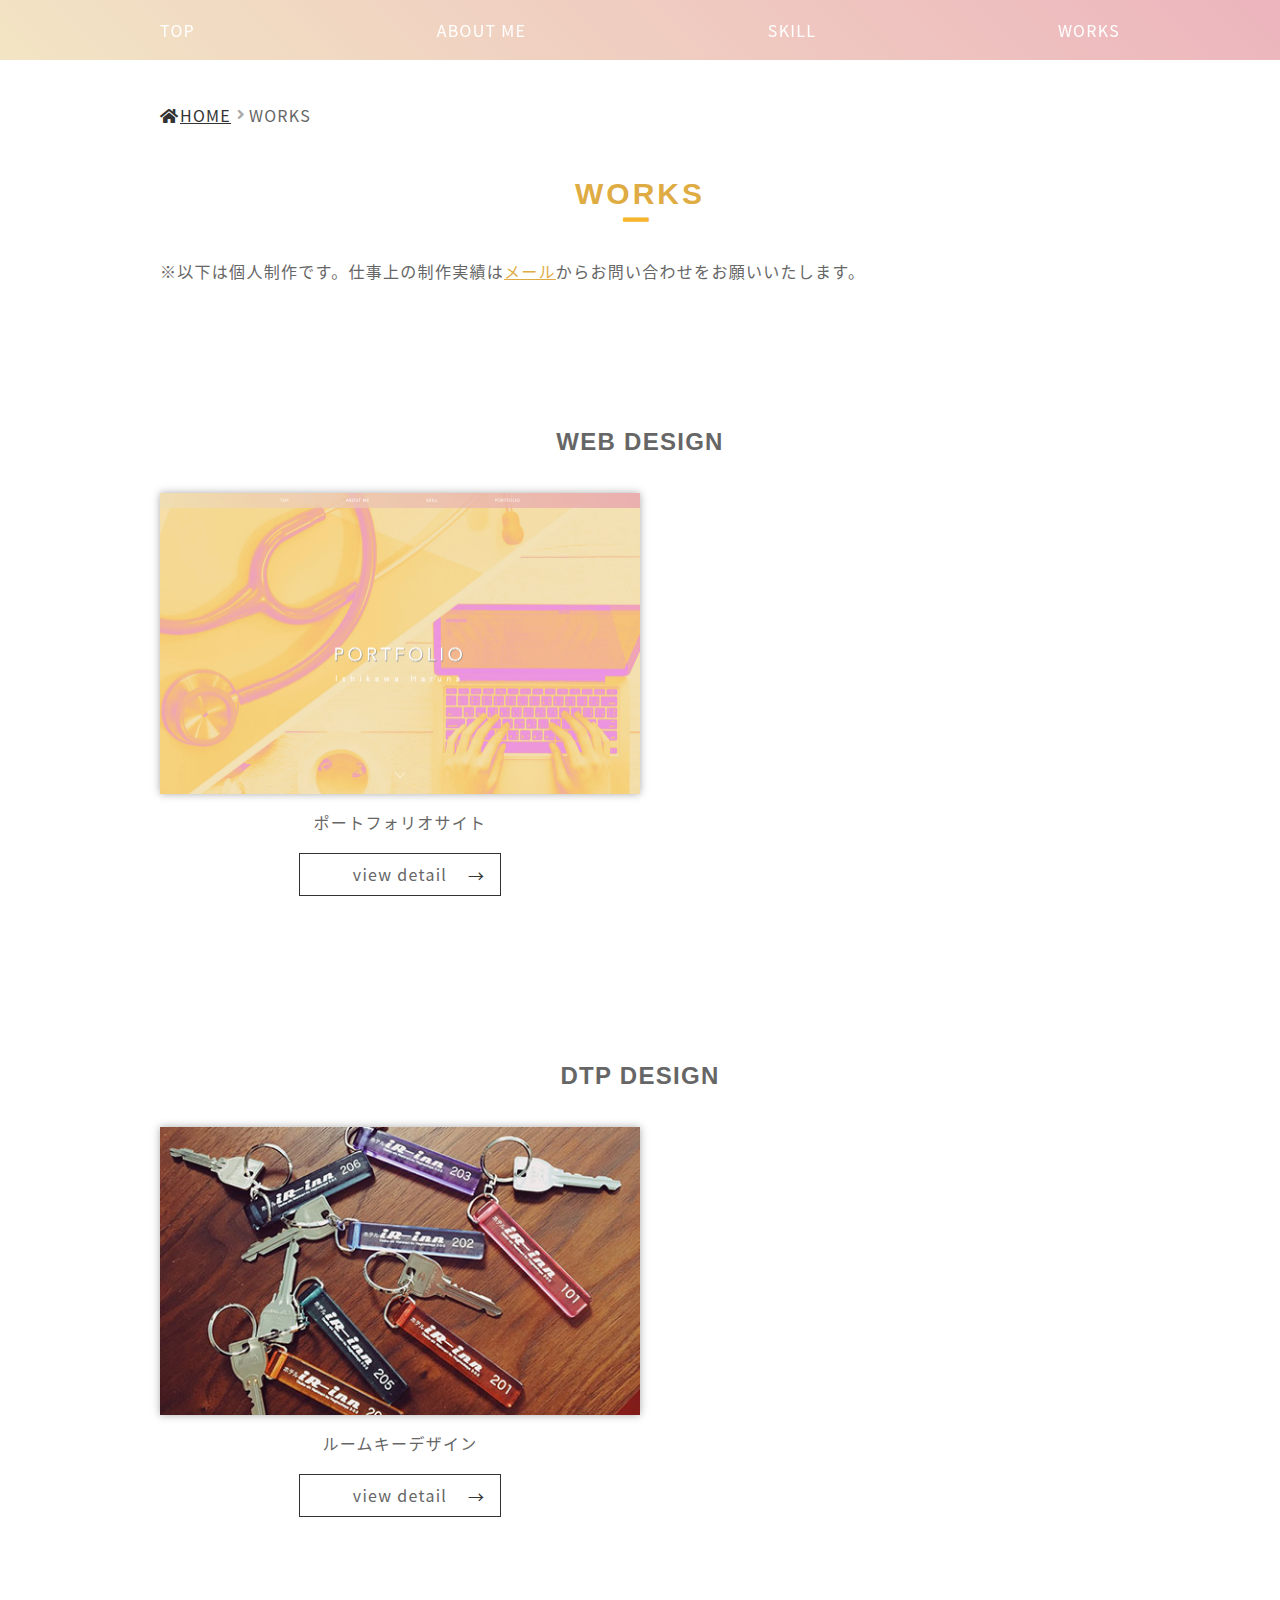
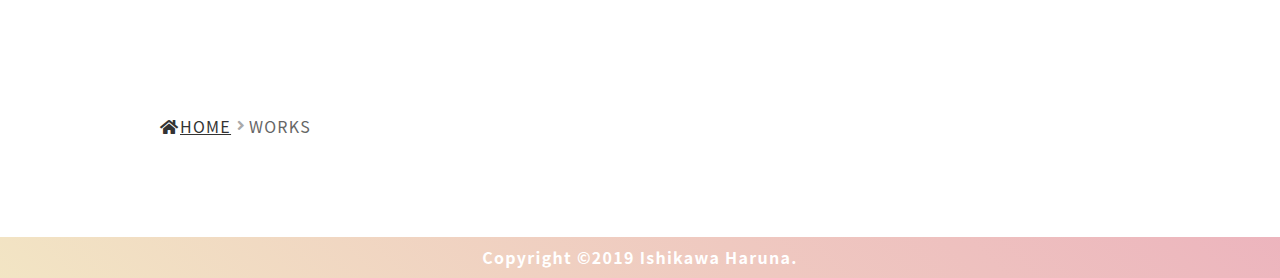
==== works/index.html @ 97739c93 "階層、ソース調整" ====
<!DOCTYPE html>
<html lang="ja">

<head>
    <meta charset="UTF-8">
    <!--/viewport-->
    <meta name="viewport" content="width=device-width, initial-scale=1.0">
    <!--viewport/-->
    <!-- IEで最新バージョンの標準モードで表示させる/CSSなどの読み込み前 -->
    <meta http-equiv="X-UA-Compatible" content="ie=edge">
    <meta name="discription" content="制作物・ポートフォリオページです。">
    <meta name="robots" content="noindex,nofollow">
    <!--/CSS-->
    <link rel="stylesheet" href="../assets/css/reset.css">
    <link rel="stylesheet" href="../assets/css/style.css">
		<link rel="stylesheet" href="../assets/css/mobile.css">
		<!--CSS/-->
		<!--/fontawesome-->
    <link rel="stylesheet" href="https://use.fontawesome.com/releases/v5.6.1/css/all.css">
		<!--fontawesome/-->
    <!--/js-->
    <script src="https://code.jquery.com/jquery-3.4.1.slim.min.js"
        integrity="sha256-pasqAKBDmFT4eHoN2ndd6lN370kFiGUFyTiUHWhU7k8=" crossorigin="anonymous"></script>
    <!--js/-->
    <!--/タイトル・説明はページごとに変更-->
    <title>WORKS | PORTFOLIO SITE</title>
</head>

<body>
    <!--/headedr-->
    <header class="header-wrap">
        <div class="inner">
            <!--/PCmenu-->
            <nav class="pc-nav pc-open">
                <ul class="flex-box">
                    <li><a href="../index.html#top">TOP</a></li>
                    <li><a href="../index.html#about">ABOUT ME</a></li>
                    <li><a href="../index.html#job">SKILL</a></li>
                    <li><a href="../index.html#works">WORKS</a></li>
                </ul>
            </nav>
            <!--PCmenu/-->
            <!--/SPmenu-->
            <div class="sp-nav sp-open">
                <ul>
                    <li><a href="../index.html#top">TOP</a></li>
                    <li><a href="../index.html#about">ABOUT ME</a></li>
                    <li><a href="../index.html#job">SKILL</a></li>
                    <li><a href="../index.html#works">WORKS</a></li>
                </ul>
            </div>
            <!--/Drowermenu-->
            <div class="js-toggle">
                <span></span>
                <span></span>
                <span></span>
		<span class="sp-open">menu</span>
            </div>
            <!--Drowermenu/-->
            <!--SPmenu/-->
        </div>
    </header>
    <!--header/-->
    <main>
        <article class="main-wrap">
            <section class="works-area">
                <!--/ ぱんくずリスト-->
                <div class="inner">
                        <div class="breadcrumb">
                            <ol>
                                <li><a class="bread-link" href="../index.html"><i
                                            class="fa fa-home fa-fw mr-1"></i>HOME</a></li>
                                <li>WORKS</li>
                            </ol>
                        </div>
								<!--ぱんくずリスト /-->
								<!--/WEB-->
												<h1 class="headline">WORKS</h1>
												<p>※以下は個人制作です。仕事上の制作実績は<a href="mailto:n2.m5.1f@gmail.com">メール</a>からお問い合わせをお願いいたします。</p>
												<div id="web" class="web-area">
													<h2>WEB DESIGN</h2>
														<ul class="flex-box">
															<li>
																<a href="./portofoliosite.html">
																	<img src="../assets/img/top-portfolio-01.png" alt="ポートフォリオサイトのキャプチャー">
																</a>
																	<p>ポートフォリオサイト</p>
																<a href="./portofoliosite.html" class="detail-btn">view detail
																</a>
															</li>
														</ul>
												</div>
							<!--WEB/-->
							<!--/DTP-->
                    <div id="dtp" class="dtp-area">
											<h2>DTP DESIGN</h2>
												<ul class="flex-box">
													<li>
														<a href="./roomkey.html">
															<img src="../assets/img/dtp-portfolio-01.jpg" alt="ホテルのルームキーのキャプチャー">
														</a>
														<p>ルームキーデザイン</p>
														<a href="./roomkey.html" class="detail-btn">view detail
														</a>
													</li>
												</ul>
										</div>
							<!--DTP/-->

							<!--/ ぱんくずリスト-->
								<div class="breadcrumb">
									<ol>
										<li><a class="bread-link" href="../index.html"><i class="fa fa-home fa-fw mr-1"></i>HOME</a></li>
										<li>WORKS</li>
									</ol>
								</div>
								<!--ぱんくずリスト /-->
                </div>
            </section>
        </article>
    </main>
    <footer>
        <p>Copyright ©︎2019 Ishikawa Haruna.</p>
    </footer>

    <script type="text/javascript" src="../assets/script.js"></script>
</body>

</html>
---- assets/css/style.css ----
@charset "utf-8";


/*-----------------------------------------------
1.commmon
-----------------------------------------------*/
html {
	scroll-behavior: smooth;
}

body {
	margin: 0 auto;
	padding: 0;
  font-size: 16px;
	color: #666;
	font-family: "游ゴシック体", "Noto Sans CJK JP", "Noto Sans" , sans-serif;
  line-height: 1.3;
	letter-spacing: 0.08em;
}

header, main, footer {
	margin: 0 auto;
	padding: 0;
}

ul li {
	list-style-type: none;
}

ul {
	width: 100%;
}

dt, dd {
	word-wrap: break-word;
}

dt {
	font-weight: bold;
}

img {
	 max-width: 100%;
}

a {
	text-decoration: none;
	transition: all .3s;
}

small {
	color: #777;
}

section {
	width: 100%;
	position: relative;
}

/*box*/
.inner {
	max-width: 960px;
	margin: 0 auto;
	padding: 100px 40px;
}

.flex-box {
	display: flex;
	flex-wrap: wrap;
	justify-content: space-between;
	align-items: flex-start;
}

.text-inner {
	text-align: left;
	margin: 30px 0 0 0;
}

/*headline*/
h1,h2,h3,h4 {
	width: 100%;
	max-width: 960px;
	margin: 1.5em 0;
	font-family: "Avenir","Helvetica Neue","Helvetica","Arial","Hiragino Sans","ヒラギノ角ゴシック",YuGothic,"Yu Gothic","メイリオ", Meiryo,"ＭＳ Ｐゴシック","MS PGothic"; 
}

.headline {
	width: 100%;
	margin: 0 auto;
	padding: 0;
	position: relative;
	font-size: 40px;
	text-align: center;
	letter-spacing: 0.1em;
	color: #dfac44;
}

.headline::after {
	position: absolute;
	bottom: -70%;
	left: 48%;
	content: 'ー';
	color: #f7b52c;
}

h3 {
	margin: 2em 0 1em;
	padding: 0 0 0 1%;
	border-left: 2px solid #595757;
	box-sizing: border-box;
	font-size: 24px;
	font-family: "Asap", YuGothic, "游ゴシック", "ＭＳ Ｐゴシック", "MS P Gothic", "MS-PGothic", "ヒラギノ角ゴ Pro W3", "Hiragino Kaku Gothic Pro", Osaka, arial, helvetica, clean, sans-serif;
	/*font-family: 'Lato-Italic', sans-serif;*/
}

h4 {
	font-size: 16px;
}

h5 {
	font-size: 14px;
}

/*button*/
.detail-btn {
	width: 160px;
	margin: 50px auto;
	padding: 10px 20px;
	display: block;
	position: relative;
	border: 1px solid #333;
	text-align: center;
	color: #333;
}

.detail-btn:hover {
	background: #dfac44;
	color: #fff;
	cursor: pointer;
	text-decoration: none;
	border: 1px solid #dfac44;
}

.detail-btn::after {
	position: absolute;
	top:50%;
	right: 3%;
	-webkit-transform: translate(-50%, -50%);
	transform: translate(-50%, -50%);
	content: "→";
	color: #333;
}

.detail-btn:hover::after {
	color: #fff;
	transition: all .3s;
}

/*ページ上部へ戻るボタン*/
 .page-top {
	width: 40px;
	height: 40px;
	margin: 3% auto 0;
	display: block;
	position: relative;
  /*right: 50%;
  bottom: 50px;*/
  background-color: #dfac44;
	opacity: 0.7;
  border-radius: 50%;
	z-index: 10;
	color: #FFF;
	font-size: 16px;
	font-weight: bold;
}

.page-top-icon {
	position: absolute;
	top: 50%;
  left: 50%;
	font-size: 16px;
	font-weight: bold;
  transform: translate(-50%,-50%);
	color: #FFF;
}

/*PC,SP表示・非表示*/
.pc-open {
	display: block;
}

.pc-sp-none,
.sp-open {
	display: none;
}

/*-----------------------------------------------
2.header
-----------------------------------------------*/
/*navigation*/
.header-wrap {
	width: 100%;
	height: 60px;
	position: fixed;
	top: 0;
	z-index: 999;
	background: linear-gradient(45deg, rgba(239,222,181,0.8), rgba(232,162,173,0.8));
}

.header-wrap .inner {
	padding: 20px;
}

.pc-nav {
	max-width: 100%;
	display: block;
}

.pc-nav a {
	position: relative;
  display: inline-block;
  text-decoration: none;
	color: #fff;
}

.pc-nav a::after {
  position: absolute;
  bottom: -4px;
  left: 0;
  content: '';
  width: 100%;
  height: 2px;
  background: #fff;
  transform: scale(0, 1);
  transform-origin: left top;
  transition: transform .3s;
}

.pc-nav a:hover::after {
  transform: scale(1, 1);
}

/*breadcrumb*/
.breadcrumb {
  width: 100%;
  margin: 0 auto;
}

.breadcrumb ol {
  max-width: 100%;
  margin: 0 auto;
  text-align: left;
}

.breadcrumb ol li {
  position: relative;
  display: inline-block;
  padding: 5px 13px 0 0;
}

.bread-link {
	text-decoration: underline;
	color: #333;
}

.breadcrumb ol li::after {
  position: absolute;
  font-family: "Font Awesome 5 Free";
  content: "\f105";
  font-weight: 900;
  top: 5px;
  right: -2px;
  font-size: 15px;
  color: #aaa;
}

.breadcrumb ol li:last-child::after {
	display: none;
}

.breadcrumb:last-child {
	padding-top: 30px;
}

/*-----------------------------------------------
3.footer
-----------------------------------------------*/
footer {
	padding: 10px;
	background: linear-gradient(45deg, rgba(239,222,181,0.8), rgba(232,162,173,0.8));
	/*background: #f7b52c;*/
}

footer p {
	color: #fff;
	text-align: center;
	font-weight: bold;
}
/*-----------------------------------------------
4.main-visual
-----------------------------------------------*/
.main-visual {
	width: 100%;
	height: 100vh;
	position: relative;
	background: url(../img/main-visual.jpg) no-repeat;
	background-position: center center;
	background-size: cover;
	overflow: hidden;
}

.main-visual p {
	width: 100%;
	margin: 0 auto;
	position: absolute;
	text-align: center;
	color: #fff;
}

.main-visual p:first-child {
	top: 50%;
	left: 0;
	font-size: 72px;
	letter-spacing: 0.2em;
	text-shadow: 2px 2px 3px #777;
}

.main-visual p:nth-child(2) {
	top: 62%;
	left: 0%;
	font-size: 32px;
	text-align: center;
	letter-spacing: 0.6em;
}

.scroll-down {
	width: 100px;
	height: 40px;
	margin: auto;
	display: block;
	position: absolute;
	left: 0;
	right: 0;
	bottom: 60px;
	text-align: center;
	z-index: 2;
}

.scroll-down::after {
	content: "";
	border-bottom: 2px solid #fff;
	border-right: 2px solid #fff;
	display: inline-block;
	width: 27px;
	height: 27px;
	transform: rotate(45deg);
	transition: ease .3s;
	/*content: '\531';
	font-family: "Font Awesome 5 Free";
	font-weight: 900;*/
}

.scroll-down:hover::after {
	margin: 4px 0 0 0;
}

/*-----------------------------------------------
	5.main-contents
-----------------------------------------------*/
/*about me*/
.about-area {
	margin: 0;
	background: #fff;
	position: relative;
}

.about-area .img-box,
.about-area .text-box {
	width: 47%;
}

.about-area dl {
	width: 100%;
	margin: 0 0 40px 0;
	padding: 5px;
	max-width: 960px;
	box-sizing: border-box;
}

.about-area dt {
	width: 20%;
	padding: 5px 0;
	text-align: left;
	color: #dfac44;
}

.about-area dd {
	width: 80%;
	padding: 5px 0;
	text-align: left;
}

/*carrer*/
.timeline-list {
	margin: 0 0 40px;
}

.timeline-list > li {
	overflow: hidden;
	margin: 0;
	position: relative;
}

.timeline-date {
	width: 130px;
	margin: 20px 0 0 0;
	padding: 0 20px 0 0;
	float: left;
}


.timeline-detail {
	width: 75%;
	padding: 0 0 0 30px;
	float: left;
	border-left: 3px solid #e5e5d1;
}

.timeline-detail::before {
  content: '';
  width: 12px;
  height: 12px;
  background: #f7b52c;
  position: absolute;
  left: 146px;
  top: 24px;
	border-radius: 100%;
}

.timeline-detail h4 {
	margin-bottom: 0.5em;
	color: #dfac44;
}

/*goal*/
.ideal-area {
	position: relative;
	background: #f6eee3;
	padding: 0;
	margin: 0 auto;
}

.ideal-area::before {
	content: "";
  position: absolute;
  right: 0;
  top: 0;
	left: -2%;
  width: 0px;
  height: 0px;
  margin: auto;
  border-style: solid;
	border-color: #fff transparent transparent transparent;
	border-width: 30px 30px 0 30px;
	z-index: 3;
}

.ideal-area h3 {
	border: none;
	padding: 0;
	font-family: 'Noto Sans JP', sans-serif;
	font-weight: bold;
	font-size: 56px;
	text-align: center;
	letter-spacing: 0.2em;
	color: #fff;
	text-shadow: 1px 1px 0 #f7b52c,
						 	-1px 1px 0 #dbdbdb,
							 1px -1px 0 #dbdbdb,
			 	-1px -1px 0 #dbdbdb;
}

.ideal-area .flex-box {
	max-width: 960px;
	padding: 0 40px;
	margin: 0 auto;
	text-align: center;
}

.ideal-area .flex-box p {
	margin:0  0 10px 0;
	text-align: left;
	font-family: "FOT-筑紫A丸ゴシック Std M", "TsukuARdGothicStd-M", "ヒラギノ角ゴ Pro W3" , "Hiragino Kaku Gothic Pro" , "メイリオ" , Meiryo , "ＭＳ Ｐゴシック" , "MS PGothic" , sans-serif;
}

.ideal-area .flex-box p:nth-of-type(2) {
	font-size: 18px;
}

.ideal-area .img-box,
.ideal-area .text-box {
	width: 47%;
	max-width: 100%;
}

.ideal-area .befief::before,
.ideal-area .berief::after {
	content: "";
	width: 20px;
	height: 30px;
	position: absolute;
	display: inline-block;
}

.ideal-area .befief::after {
	border-top: solid 1px #daa520;
	border-left: solid 1px #daa520;
  top: 0;
  left: 0;
}

.chatch {
	margin: 20px 0;
	font-size: 24px;
	font-family: 'Kosugi Maru', sans-serif;
}

.ideal-area .flex-box img {
	margin: 0;
}

.berief {
	width: 100%;
	padding: 0 0 30px 0;
	box-sizing: border-box;
}

.berief li {
	width: 100%;
	padding: 0 0 20px 0px;
	display: block;
	text-align: left;
	color: #dfac44;
}

/*skills*/
.skill-area ul {
	margin: 60px auto 80px;
	text-align: center;
}

.skill-area h4 {
	color: #dfac44;
}

.under-title {
	font-weight: lighter;
	font-size: 13px;
}

.skill-area h5 {
	margin: 20px 0 0 0;
}

.skill-area ul li {
	width: 25%;
	height: 400px;
	padding: 30px;
	border: #dbdbdb 1px solid;
	box-shadow: 2px 2px #dbdbdb;
}

.skill-area .img-box,
.skill-area .text-box {
	width: 100%;
}

.skill-img {
	width: 70%;
	margin: 10px auto 30px;
	background: #fff;
	border-radius: 50%;
}

.skill-area img {
	height: 145px;
}

.skill-area p {
	text-align: left;
}

.skill-area .text-inner p {
	margin: 0 0 10px;
	text-align: left;
}

.text-inner span {
	font-size: 13px;
	color: #dfac44;
}

/*works*/
.top-works-area {
	margin-bottom: 0;
	background: #eee;
}

.top-works-area .inner small {
	display: block;
	text-align: right;
}

.top-works-area .flex-box li{
	width: 50%;
	position: relative;
}

.top-works-area .flex-box img {
	box-shadow: 0 0 8px #aaa;
	cursor: pointer;
}

.top-works-area .flex-box p {
	margin: 10px 0;
	text-align: center;
}

/*.top-works-area .flex-box p::before {
	content:'▲';
	position: absolute;
	bottom: 2.5%;
	left: 26%;
	color: #dfac44;
}*/

.top-works-area a {
	color: #666;
}

.top-works-area ul li a:hover {
	opacity: 0.6;
}


/*-----------------------------------------------
6.under-contents -works-
-----------------------------------------------*/
/*common*/
.img-area {
	width: 100%;
	text-align: center;
	margin: 0 auto;
}

.description-area {
	width: 100%;
	margin: 0 aut0;
}

.capture-area {
	width: 100%;
	margin: 10% auto 0;
}

.pagenation-area {
	width: 100%;
	margin: 1% auto;
	position: relative;
}

.pagenation-area a {
	padding: 0 10px 0;
}

.pagenation_before::before {
	position: absolute;
	top: 10%;
	left: 0;
	content: "\f0d9"; /*traiangle*/
	font-family:"Font Awesome 5 free";
	font-weight: 900;
}

.pagenation_after::before {
	position: absolute;
	top: 10%;
	right: 0;
	content: "\f0da"; /*traiangle*/
	font-family:"Font Awesome 5 free";
	font-weight: 900;
}

/*table*/
.table-layout {
	width: 100%;
	margin: 5% auto 0;
}

.table-layout th,
.table-layou td {
	padding: 20px 0;
	text-align: left;
}

.table-layout th {
	width: 35%;
	border-top: solid 1px #daa520;
	border-bottom: solid 1px #daa520;
	text-align: center;
}

.table-layout td {
	width: 65%;
	padding: 20px 0 20px 30px;
	border-top: solid 1px #eee;
	border-bottom: solid 1px #eee;
}

.table-layout a {
	text-decoration: underline;
}

/*works-top*/
.web-area, .dtp-area {
	width: 100%;
	margin: 15% auto;
}
.web-area .flex-box li,
.dtp-area .flex-box li {
	width: 50%;
	position: relative;
}

.web-area h2,
.dtp-area h2 {
	text-align: center;
	font-size: 24px
}

.web-area .flex-box img,
.dtp-area .flex-box img {
	box-shadow: 0 0 8px #aaa;
}

.web-area .flex-box p,
.dtp-area .flex-box p  {
	margin: 3% 0;
	text-align: center;
}

/*.web-area .flex-box li p::before,
.dtp-area .flex-box li p::before {
	content:'▲';
	position: absolute;
	bottom: 23%;
	left: 22%;
	color: #dfac44;
}*/

.web-area a,
.dtp-area a  {
	color: #666;
}

.web-area .flex-box a:hover
.dtp-area .flex-box a:hover {
	opacity: 0.6;
}

.works-area p a {
	color: #dfac44;
	text-decoration: underline;
}

.works-area .detail-btn {
	margin: 20px auto;
}

/*works-01-*/
.works-area h1 {
	margin: 5% auto;
	text-align: center;
	font-size: 30px;
}

/*-----------------------------------------------
7.media Queries
-----------------------------------------------*/
@media (min-width: 671px) and (max-width: 810px) {
	/*carrer*/
	.timeline-detail::before {
		display: none;
	}

	.timeline-date {
		padding: 0 0 0 4%;
		border-left: 3px solid #e5e5d1;
	}

	/*skill*/
	.skill-area ul li {
		width: 100%;
    height: auto;
    margin-bottom: 30px;
    padding: 30px 7px;
    border: #dbdbdb 1px solid;
    box-shadow: 2px 2px #dbdbdb;
	}

	.skill-area div.flex-box {
		flex-wrap: nowrap;
	}

	/*works*/
	.top-works-area .flex-box p::before {
		bottom: 4%;
		left: 20%;
	}
}

@media (min-width: 810px) and (max-width: 960px) {
	/*skill*/
	.skill-area ul li {
		width: 100%;
    height: auto;
    margin-bottom: 30px;
    padding: 30px 7px;
    border: #dbdbdb 1px solid;
    box-shadow: 2px 2px #dbdbdb;
	}

	.skill-area div.flex-box {
		flex-wrap: nowrap;
	}

	/*works*/
	/*.top-works-area .flex-box p::before {
			bottom: 4%;
			left: 20%;
	}*/
}

/*-----------------------------------------------
8.JavaScript-object
-----------------------------------------------*/
.js-fadein-up {
	opacity: 0;
	transform: translateY(20px);
	transition: 1s;
}
---- assets/css/mobile.css ----
@charset "utf-8";

@media screen and (max-width: 670px) {
/*-----------------------------------------------
1.commmon
-----------------------------------------------*/
	html {
		scroll-behavior: smooth;
		-webkit-overflow-scrolling: touch;
	}

	body {
		font-size: 13px;
		letter-spacing: 0.1em;
	}

	.inner {
		padding: 30px 10px;
	}

	.pc-sp-none,.pc-none, .sp-none {
		display: none;
	}

	/*box*/
	.text-inner {
		text-align: left;
		margin: 25px 0 0 0;
	}

	/*headline*/
	h1,h2,h3,h4 {
		width: 100%;
		max-width: 960px;
		margin: 1em 0;
		font-family: "Avenir","Helvetica Neue","Helvetica","Arial","Hiragino Sans","ヒラギノ角ゴシック",YuGothic,"Yu Gothic","メイリオ", Meiryo,"ＭＳ Ｐゴシック","MS PGothic"; 
	}

	.headline {
		width: 100%;
		margin: 20% auto;
		padding: 0;
		position: relative;
		font-size: 32px;
		text-align: center;
		letter-spacing: 0.1em;
		color: #dfac44;
	}

 .headline::after {
	 position: absolute;
	 bottom: -70%;
	 left: 45%;
	 content:'ー';
	 color: #f7b52c;
 }

	h3 {
	 margin: 40px 0 20px;
	 padding: 0 0 0 2%;
	 border-left: 2px solid #595757;
	 font-family: "Asap", YuGothic, "游ゴシック", "ＭＳ Ｐゴシック", "MS P Gothic", "MS-PGothic", "ヒラギノ角ゴ Pro W3", "Hiragino Kaku Gothic Pro", Osaka, arial, helvetica, clean, sans-serif;
		/*font-family: 'Lato-Italic', sans-serif;*/
 	}

	h4 {
	font-size: 16px;
	}

	h5 {
	font-size: 14px;
	}

	.pc-open {
		display: none;
	}

	.sp-open {
		display: block;
	}

	/*button*/
	.detail-btn {
		width: 160px;
		margin: 40px auto;
		padding: 10px 20px;
		display: block;
		position: relative;
		border: 1px solid #333;
		text-align: center;
		color: #333;
	}

	.detail-btn:hover {
		background: #dfac44;
		color: #fff;
		cursor: pointer;
		text-decoration: none;
		border: 1px solid #dfac44;
	}

	.detail-btn::after {
		position: absolute;
		top:50%;
		right: 3%;
		-webkit-transform: translate(-50%, -50%);
		transform: translate(-50%, -50%);
		content: "→";
		color: #333;
	}

	.detail-btn:hover::after {
		color: #fff;
		transition: all .3s;
	}

/*-----------------------------------------------
2.header
-----------------------------------------------*/
	/*sp-navigation*/
	.header-wrap {
		height: 60px;
	}

	.header-wrap .inner {
		padding: 30px;
	}

	.sp-nav{
		width: 100%; /*全幅表示*/
		position: fixed; /*表示位置を固定*/
		z-index: 2; /*重ね順を変更*/
		top: 0; /*表示位置を指定*/
		left: 0; /*表示位置を指定*/
		background: linear-gradient(45deg, rgba(239,222,181,0.8), rgba(232,162,173,0.8));/*背景を白にする*/
		color: #000; /*文字色を黒にする*/
		text-align: center; /*テキストを中央揃え*/
		transform: translateY(-100%); /*ナビを上に隠す*/
		transition: all 0.6s; /*アニメーションの時間を指定*/
	}

	.sp-nav ul {
		width: 100%;
		margin: 0 auto;
		padding: 0;
		background: linear-gradient(45deg, rgba(239,222,181,0.8), rgba(232,162,173,0.8)); /*背景をグレーにする*/
	}

	.sp-nav li {
		width: 100%;
		padding: 0;
		font-size: 1.1em;
		list-style-type: none;
		border-bottom: 1px dotted #fff;
	}

	.sp-nav ul li:last-child {
		padding-bottom: 0;
		border-bottom: none; /*最後のメニュー項目のみ下線を消す*/
	}

	.sp-nav ul li a {
		display: block; /*クリックできる領域を広げる*/
		color: #fff;
		padding: 1em 0;
	}

	/*トグルボタンのスタイルを指定*/
	.js-toggle {
		display: block;
		position: fixed;/* bodyに対しての絶対位置指定 */
		right: 13px;
		top: 6px;
		width: 42px;
		height: 42px;
		cursor: pointer;
		z-index: 3;
	}

	.js-toggle span {
		display: block;
		position: absolute;
		width: 30px;
		border-bottom: solid 3px #fff;
		-webkit-transition: .35s ease-in-out;	/*変化の速度を指定*/
		-moz-transition: .35s ease-in-out;		/*変化の速度を指定*/
		transition: .35s ease-in-out;			/*変化の速度を指定*/
		left: 6px;
	}

	.js-toggle span:nth-child(1) {
		top: 9px;
	}

	.js-toggle span:nth-child(2) {
 		top: 18px;
	}

	.js-toggle span:nth-child(3) {
		top: 27px;
	}

	.js-toggle span:nth-child(4) {
		top: 32px;
		border: none;
		font-size: 10px;
		color: #fff;
	}

	/* 最初のspanをマイナス45度に */
	.js-toggle.active span:nth-child(1) {
		top: 18px;
		left: 6px;
 	 -webkit-transform: rotate(-45deg);
 	 -moz-transform: rotate(-45deg);
 	 transform: rotate(-45deg);
	}

	/* 2番目と3番目のspanを45度に */
	.js-toggle.active span:nth-child(2),
	.js-toggle.active span:nth-child(3) {
		top: 18px;
		-webkit-transform: rotate(45deg);
		-moz-transform: rotate(45deg);
		transform: rotate(45deg);
	}

	/*トグルボタンが押されたときに付与するクラス*/
	.sp-nav.active{
		transform: translateY(0%);
	}

	/*ページ上部へ戻る*/
	.page-top {
		margin: 6% auto 0;
	}

	/* breadcrumb */
	.breadcrumb {
		padding: 30px 0 0;
	}

	.breadcrumb ol {
		margin: 0;
	}

	.breadcrumb ol li {
		padding: 5px 10px 0 0;
		font-size: 14px;
	}

/*-----------------------------------------------
3.footer
-----------------------------------------------*/

/*-----------------------------------------------
4.main-visual
-----------------------------------------------*/
	.main-visual {
		width: 100%;
		height: 100vh;
		position: relative;
		background: url(../img/main-visual.jpg) no-repeat;
		background-position: center center;
		background-size: cover;
		overflow: hidden;
	}

	.main-visual p {
		width: 100%;
		margin: 0 auto;
		position: absolute;
		text-align: center;
		color: #fff;
	}

	.main-visual p:first-child {
		top: 50%;
		left: 0;
		font-size: 3em;
		letter-spacing: 0.2em;
		text-shadow: 2px 2px 3px #777;
	}

	.main-visual p:nth-child(2) {
		top: 58%;
		left: 0%;
		font-size: 1.3em;
		text-align: center;
		letter-spacing: 0.6em;
	}

	.scroll-down {
		width: 100px;
		height: 40px;
		margin: auto;
		display: block;
		position: absolute;
		left: 0;
		right: 0;
		bottom: 60px;
		text-align: center;
		z-index: 2;
	}

	.scroll-down::after {
		content: "";
		border-bottom: 2px solid #fff;
		border-right: 2px solid #fff;
		display: inline-block;
		width: 27px;
		height: 27px;
		transform: rotate(45deg);
		transition: ease .3s;
		/*content: '\531';
		font-family: "Font Awesome 5 Free";
		font-weight: 900;*/
	}

	.scroll-down:hover::after {
		margin: 4px 0 0 0;
	}

@media (max-width: 320px) {
	.main-visual p:nth-child(2) {
		top: 58%;
	}
}

/*-----------------------------------------------
5.main-contents
-----------------------------------------------*/
	/*about me*/
	.about-area .flex-box {
		margin: 40px 0 0;
	}

	.about-area .img-box,
	.about-area .text-box {
		width: 100%;
	}

	.about-area dl {
		width: 100%;
		margin: 0 0 40px 0;
		padding: 5px;
		max-width: 960px;
		box-sizing: border-box;
	}

	.about-area dt {
		width: 20%;
		padding: 5px 0;
		text-align: left;
		color: #dfac44;
	}

	.about-area dd {
		width: 80%;
		padding: 5px 0;
		text-align: left;
	}

	/*carrer*/
	.timeline-list {
		list-style: none;
		margin: 0 0 40px;
	}

	.timeline-list > li {
		overflow: hidden;
		margin: 0 0 25px 0;
		position: relative;
		}

	.timeline-date {
		width: 130px;
		margin: 20px 0 0;
		padding: 0 0 0 4%;
		float: left;
		border-left: 3px solid #e5e5d1;
	}

	.timeline-detail {
		width: 100%;
		padding: 0 0 0 4%;
		box-sizing: border-box;
		float: left;
		border-left: 3px solid #e5e5d1;
	}

	.timeline-detail::before {
		display: none;
	}

	.timeline-detail h4 {
		margin-bottom: 0.5em;
		color: #dfac44;
	}

	/*ideal*/
	.ideal-area .flex-box::before {
			left: 17%;
	}

	.ideal-area .flex-box {
		max-width: 100%;
		padding: 0 10px;
	}

	.ideal-area .flex-box {
		text-align: center;
	}

	.ideal-area .flex-box p {
		text-align: center;
	}

	.chatch {
		font-size: 24px;
		font-family: 'Kosugi Maru', sans-serif;
	}

	.ideal-area .flex-box p:nth-of-type(2) {
		font-size: 18px;
	}

	.ideal-area .img-box {
		margin: 5% 0 10%;
	}

	.ideal-area .flex-box img {
		margin: 0;
	}

	.berief li {
		font-size: 18px;
		text-align: center;
	}

	/*skills*/
	.skill-area ul {
		margin: 20px auto 80px;
		text-align: center;
	}

	.skill-area h4 {
		color: #dfac44;
		margin-top: 0;
	}

	.under-title {
		font-weight: lighter;
		font-size: 13px;
	}

	.skill-area h5 {
		margin: 20px 0 0 0;
	}

	.skill-area ul li {
		width: 100%;
		height: auto;
		margin-bottom: 30px;
		padding: 30px 7px;
		border: #dbdbdb 1px solid;
		box-shadow: 2px 2px #dbdbdb;
	}

	.skill-area div.flex-box {
		width: 100%;
		margin: 0;
		flex-wrap: nowrap;
	}

	.skill-area .img-box,
	.skill-area .text-box {
		width: 50%;
	}

	.skill-area .img-box {
		padding: 0 15px;
	}

	.skill-area .img-box {
		width: 50%;
		margin: auto;
		background: #fff;
	}

	.skill-area img {
		max-width: 100%;
		height: auto;
	}

	.skill-area p {
		text-align: left;
	}

	.skill-area .text-inner p {
		margin: 0 0 10px;
		text-align: left;
	}

	.text-inner span {
		font-size: 13px;
		color: #dfac44;
	}

	/*WORKS*/
	.top-works-area {
		margin-bottom: 0;
		background: #eee;
	}

	.top-works-area .flex-box li {
		width: 100%;
	}

	.top-works-area .flex-box p::before {
		bottom: 4%;
		left: 24%;
	}

	.top-works-area .inner small {
		display: block;
		text-align: right;
	}

/*-----------------------------------------------
	6.under-contents
-----------------------------------------------*/
	/*works-top*/
	.works-area .flex-box li {
		width: 100%;
	}

	.works-area h1 {
		margin: 10% auto;
		font-size: 24px;
	}

	/*.works-area .headline {
		margin: 13% auto;
	}

	.works-area .img-area .headline {
		margin: 10% auto;
	}*/

	/*---------------------------------------------
	7.media Query
	-----------------------------------------------*/
	@media (max-width: 320px) {
		.top-works-area .flex-box p::before {
			bottom: 4%;
			left: 20%;
		}
	}

}
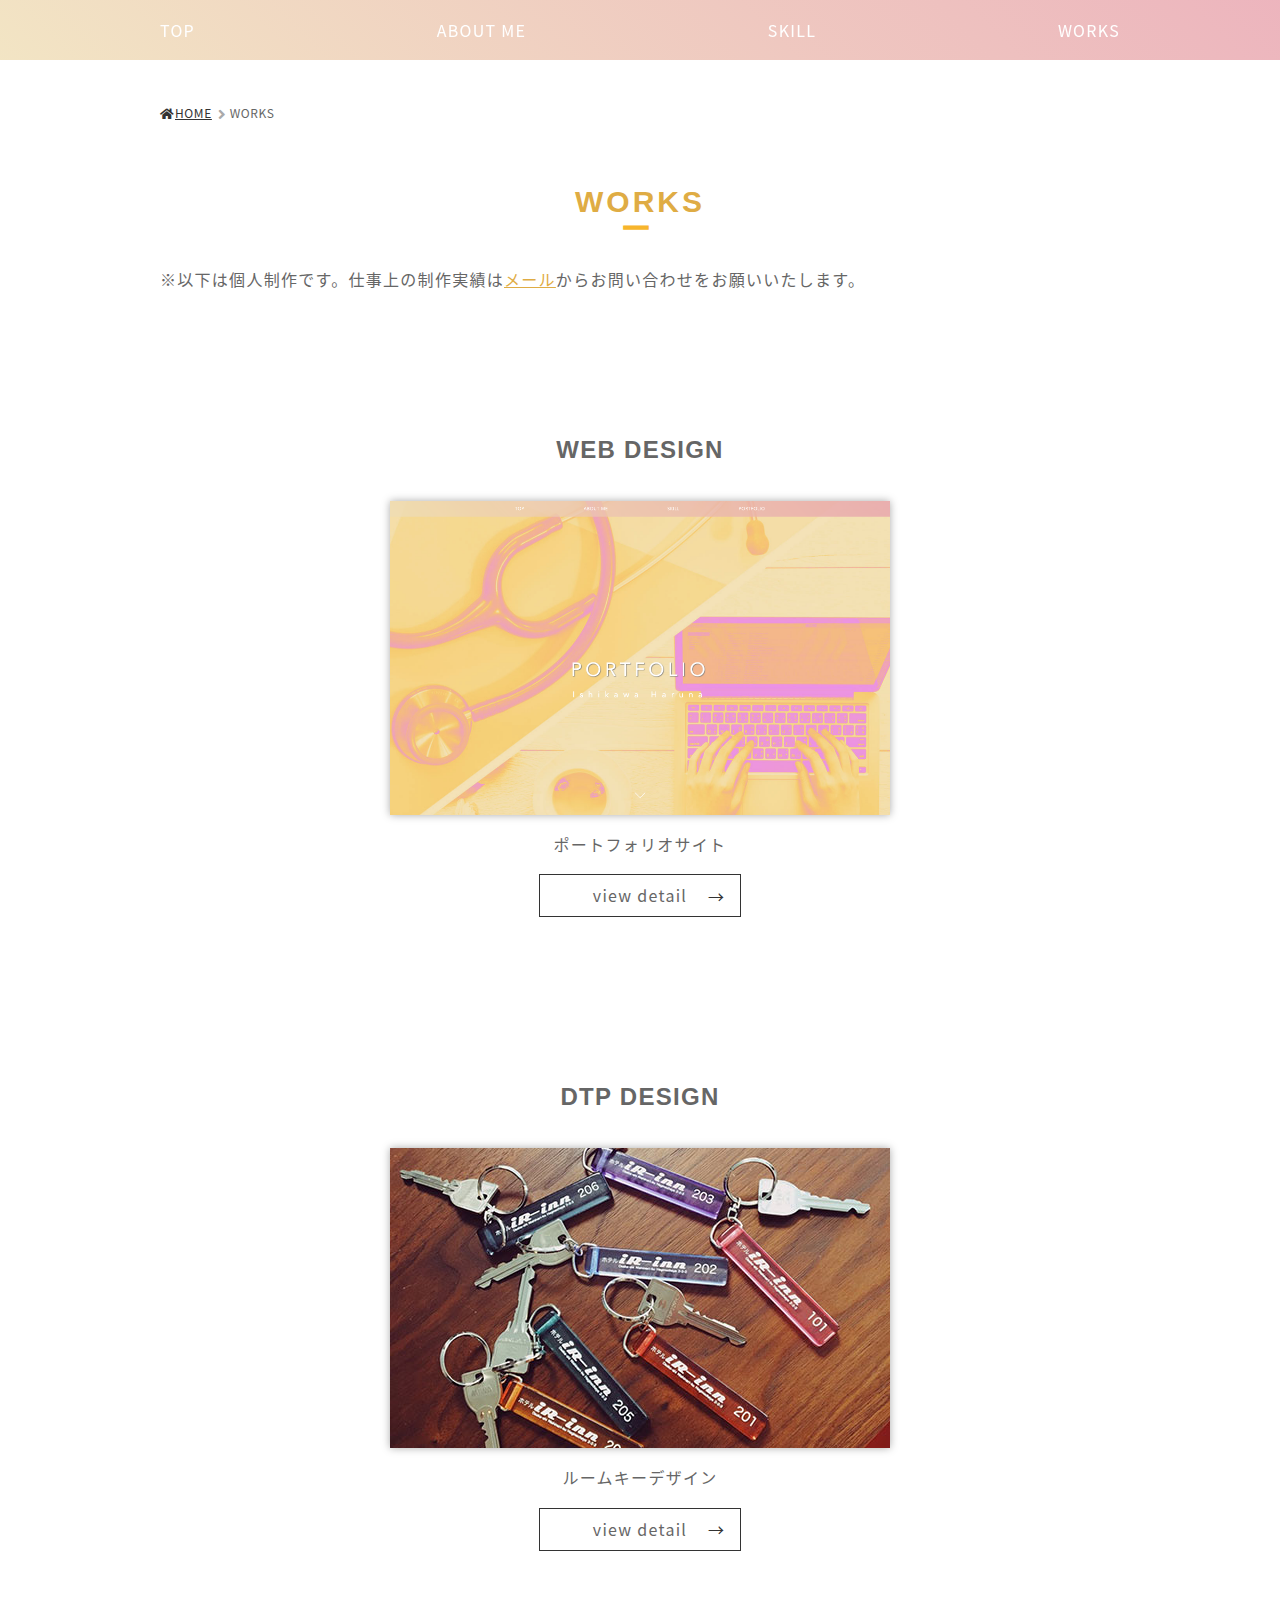
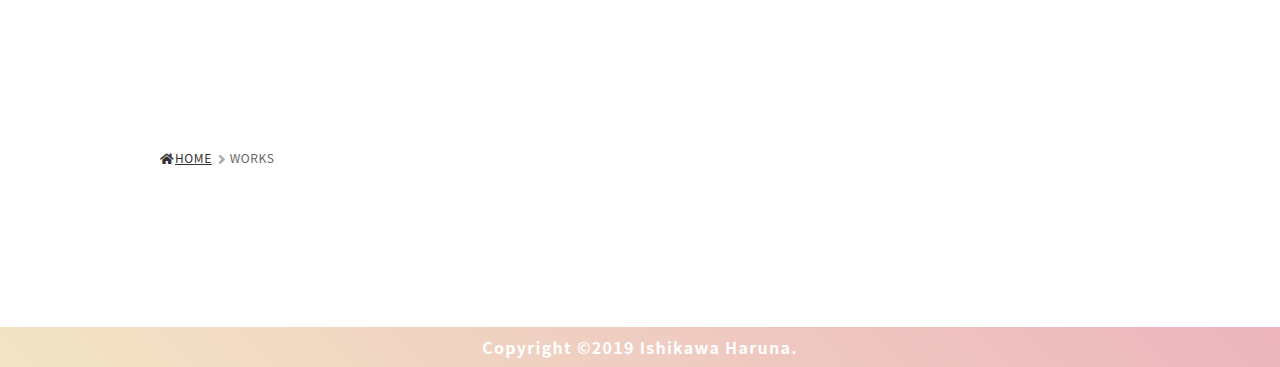
==== commit 9352cc57: "ソース調整" ====
--- a/works/index.html
+++ b/works/index.html
@@ -73,48 +73,50 @@
                                 <li>WORKS</li>
                             </ol>
                         </div>
-								<!--ぱんくずリスト /-->
-								<!--/WEB-->
-												<h1 class="headline">WORKS</h1>
-												<p>※以下は個人制作です。仕事上の制作実績は<a href="mailto:n2.m5.1f@gmail.com">メール</a>からお問い合わせをお願いいたします。</p>
-												<div id="web" class="web-area">
-													<h2>WEB DESIGN</h2>
-														<ul class="flex-box">
-															<li>
-																<a href="./portofoliosite.html">
-																	<img src="../assets/img/top-portfolio-01.png" alt="ポートフォリオサイトのキャプチャー">
-																</a>
-																	<p>ポートフォリオサイト</p>
-																<a href="./portofoliosite.html" class="detail-btn">view detail
-																</a>
-															</li>
-														</ul>
-												</div>
-							<!--WEB/-->
-							<!--/DTP-->
+                        <!--ぱんくずリスト /-->
+                        <!--/WEB-->
+                        <h1 class="headline">WORKS</h1>
+                        <p>※以下は個人制作です。仕事上の制作実績は<a href="mailto:n2.m5.1f@gmail.com">メール</a>からお問い合わせをお願いいたします。</p>
+                        <div id="web" class="web-area">
+                            <h2>WEB DESIGN</h2>
+                                <ul class="flex-box">
+                                    <li>
+                                        <a href="./portofoliosite.html">
+                                            <img src="../assets/img/top-portfolio-01.png" alt="ポートフォリオサイトのキャプチャー">
+                                        </a>
+                                            <p>ポートフォリオサイト</p>
+                                        <a href="./portofoliosite.html" class="detail-btn">view detail
+                                        </a>
+                                    </li>
+                                </ul>
+                                <!-- <a href="./works/index.html#web" class="detail-btn">View List</a> -->
+                        </div>
+                    <!--WEB/-->
+					<!--/DTP-->
                     <div id="dtp" class="dtp-area">
-											<h2>DTP DESIGN</h2>
-												<ul class="flex-box">
-													<li>
-														<a href="./roomkey.html">
-															<img src="../assets/img/dtp-portfolio-01.jpg" alt="ホテルのルームキーのキャプチャー">
-														</a>
-														<p>ルームキーデザイン</p>
-														<a href="./roomkey.html" class="detail-btn">view detail
-														</a>
-													</li>
-												</ul>
-										</div>
-							<!--DTP/-->
+                        <h2>DTP DESIGN</h2>
+                            <ul class="flex-box">
+                                <li>
+                                    <a href="./roomkey.html">
+                                        <img src="../assets/img/dtp-portfolio-01.jpg" alt="ホテルのルームキーのキャプチャー">
+                                    </a>
+                                    <p>ルームキーデザイン</p>
+                                    <a href="./roomkey.html" class="detail-btn">view detail
+                                    </a>
+                                </li>
+                            </ul>
+                            <!-- <a href="./works/index.html#dtp" class="detail-btn">View List</a> -->
+                    </div>
+					<!--DTP/-->
 
-							<!--/ ぱんくずリスト-->
-								<div class="breadcrumb">
-									<ol>
-										<li><a class="bread-link" href="../index.html"><i class="fa fa-home fa-fw mr-1"></i>HOME</a></li>
-										<li>WORKS</li>
-									</ol>
-								</div>
-								<!--ぱんくずリスト /-->
+                    <!--/ ぱんくずリスト-->
+                        <div class="breadcrumb">
+                            <ol>
+                                <li><a class="bread-link" href="../index.html"><i class="fa fa-home fa-fw mr-1"></i>HOME</a></li>
+                                <li>WORKS</li>
+                            </ol>
+                        </div>
+                        <!--ぱんくずリスト /-->
                 </div>
             </section>
         </article>
@@ -123,7 +125,7 @@
         <p>Copyright ©︎2019 Ishikawa Haruna.</p>
     </footer>
 
-    <script type="text/javascript" src="../assets/script.js"></script>
+    <script type="text/javascript" src="../assets/js/script.js"></script>
 </body>
 
 </html>
--- a/assets/css/style.css
+++ b/assets/css/style.css
@@ -1,227 +1,209 @@
-@charset "utf-8";
-
-
+@charset "UTF-8";
 /*-----------------------------------------------
 1.commmon
 -----------------------------------------------*/
 html {
-	scroll-behavior: smooth;
-}
+  scroll-behavior: smooth; }
 
 body {
-	margin: 0 auto;
-	padding: 0;
+  margin: 0 auto;
+  padding: 0;
   font-size: 16px;
-	color: #666;
-	font-family: "游ゴシック体", "Noto Sans CJK JP", "Noto Sans" , sans-serif;
+  color: #666;
+  font-family: "游ゴシック体", "Noto Sans CJK JP", "Noto Sans" , sans-serif;
   line-height: 1.3;
-	letter-spacing: 0.08em;
-}
+  letter-spacing: 0.08em; }
 
 header, main, footer {
-	margin: 0 auto;
-	padding: 0;
-}
+  margin: 0 auto;
+  padding: 0; }
 
 ul li {
-	list-style-type: none;
-}
+  list-style-type: none; }
 
 ul {
-	width: 100%;
-}
+  width: 100%; }
 
 dt, dd {
-	word-wrap: break-word;
-}
+  word-wrap: break-word; }
 
 dt {
-	font-weight: bold;
-}
+  font-weight: bold; }
 
 img {
-	 max-width: 100%;
-}
+  max-width: 100%; }
 
 a {
-	text-decoration: none;
-	transition: all .3s;
-}
+  text-decoration: none;
+  -webkit-transition: all .3s;
+  transition: all .3s; }
 
 small {
-	color: #777;
-}
+  color: #777; }
 
 section {
-	width: 100%;
-	position: relative;
-}
+  width: 100%;
+  position: relative; }
 
 /*box*/
 .inner {
-	max-width: 960px;
-	margin: 0 auto;
-	padding: 100px 40px;
-}
+  max-width: 960px;
+  margin: 0 auto;
+  padding: 100px 40px; }
 
 .flex-box {
-	display: flex;
-	flex-wrap: wrap;
-	justify-content: space-between;
-	align-items: flex-start;
-}
+  display: -webkit-box;
+  display: -webkit-flex;
+  display: -ms-flexbox;
+  display: flex;
+  -webkit-flex-wrap: wrap;
+      -ms-flex-wrap: wrap;
+          flex-wrap: wrap;
+  -webkit-box-pack: justify;
+  -webkit-justify-content: space-between;
+      -ms-flex-pack: justify;
+          justify-content: space-between;
+  -webkit-box-align: start;
+  -webkit-align-items: flex-start;
+      -ms-flex-align: start;
+          align-items: flex-start; }
 
 .text-inner {
-	text-align: left;
-	margin: 30px 0 0 0;
-}
+  text-align: left;
+  margin: 30px 0 0 0; }
 
 /*headline*/
-h1,h2,h3,h4 {
-	width: 100%;
-	max-width: 960px;
-	margin: 1.5em 0;
-	font-family: "Avenir","Helvetica Neue","Helvetica","Arial","Hiragino Sans","ヒラギノ角ゴシック",YuGothic,"Yu Gothic","メイリオ", Meiryo,"ＭＳ Ｐゴシック","MS PGothic"; 
-}
+h1, h2, h3, h4 {
+  width: 100%;
+  max-width: 960px;
+  margin: 1.5em 0;
+  font-family: "Avenir","Helvetica Neue","Helvetica","Arial","Hiragino Sans","ヒラギノ角ゴシック",YuGothic,"Yu Gothic","メイリオ", Meiryo,"ＭＳ Ｐゴシック","MS PGothic"; }
 
 .headline {
-	width: 100%;
-	margin: 0 auto;
-	padding: 0;
-	position: relative;
-	font-size: 40px;
-	text-align: center;
-	letter-spacing: 0.1em;
-	color: #dfac44;
-}
+  width: 100%;
+  margin: 0 auto;
+  padding: 0;
+  position: relative;
+  font-size: 40px;
+  text-align: center;
+  letter-spacing: 0.1em;
+  color: #dfac44; }
 
 .headline::after {
-	position: absolute;
-	bottom: -70%;
-	left: 48%;
-	content: 'ー';
-	color: #f7b52c;
-}
+  position: absolute;
+  bottom: -70%;
+  left: 48%;
+  content: 'ー';
+  color: #f7b52c; }
 
 h3 {
-	margin: 2em 0 1em;
-	padding: 0 0 0 1%;
-	border-left: 2px solid #595757;
-	box-sizing: border-box;
-	font-size: 24px;
-	font-family: "Asap", YuGothic, "游ゴシック", "ＭＳ Ｐゴシック", "MS P Gothic", "MS-PGothic", "ヒラギノ角ゴ Pro W3", "Hiragino Kaku Gothic Pro", Osaka, arial, helvetica, clean, sans-serif;
-	/*font-family: 'Lato-Italic', sans-serif;*/
-}
+  margin: 2em 0 1em;
+  padding: 0 0 0 3%;
+  border-left: 2px solid #595757;
+  -webkit-box-sizing: border-box;
+          box-sizing: border-box;
+  font-size: 24px;
+  font-family: "Asap", YuGothic, "游ゴシック", "ＭＳ Ｐゴシック", "MS P Gothic", "MS-PGothic", "ヒラギノ角ゴ Pro W3", "Hiragino Kaku Gothic Pro", Osaka, arial, helvetica, clean, sans-serif;
+  /*font-family: 'Lato-Italic', sans-serif;*/ }
 
 h4 {
-	font-size: 16px;
-}
+  font-size: 16px; }
 
 h5 {
-	font-size: 14px;
-}
+  font-size: 14px; }
 
 /*button*/
 .detail-btn {
-	width: 160px;
-	margin: 50px auto;
-	padding: 10px 20px;
-	display: block;
-	position: relative;
-	border: 1px solid #333;
-	text-align: center;
-	color: #333;
-}
+  width: 160px;
+  margin: 50px auto;
+  padding: 10px 20px;
+  display: block;
+  position: relative;
+  border: 1px solid #333;
+  text-align: center;
+  color: #333; }
 
 .detail-btn:hover {
-	background: #dfac44;
-	color: #fff;
-	cursor: pointer;
-	text-decoration: none;
-	border: 1px solid #dfac44;
-}
+  background: #dfac44;
+  color: #fff;
+  cursor: pointer;
+  text-decoration: none;
+  border: 1px solid #dfac44; }
 
 .detail-btn::after {
-	position: absolute;
-	top:50%;
-	right: 3%;
-	-webkit-transform: translate(-50%, -50%);
-	transform: translate(-50%, -50%);
-	content: "→";
-	color: #333;
-}
+  position: absolute;
+  top: 50%;
+  right: 3%;
+  -webkit-transform: translate(-50%, -50%);
+  transform: translate(-50%, -50%);
+  content: "→";
+  color: #333; }
 
 .detail-btn:hover::after {
-	color: #fff;
-	transition: all .3s;
-}
+  color: #fff;
+  -webkit-transition: all .3s;
+  transition: all .3s; }
 
 /*ページ上部へ戻るボタン*/
- .page-top {
-	width: 40px;
-	height: 40px;
-	margin: 3% auto 0;
-	display: block;
-	position: relative;
+.page-top {
+  width: 40px;
+  height: 40px;
+  margin: 3% auto 0;
+  display: block;
+  position: relative;
   /*right: 50%;
   bottom: 50px;*/
   background-color: #dfac44;
-	opacity: 0.7;
+  opacity: 0.7;
   border-radius: 50%;
-	z-index: 10;
-	color: #FFF;
-	font-size: 16px;
-	font-weight: bold;
-}
+  z-index: 10;
+  color: #FFF;
+  font-size: 16px;
+  font-weight: bold; }
 
 .page-top-icon {
-	position: absolute;
-	top: 50%;
+  position: absolute;
+  top: 50%;
   left: 50%;
-	font-size: 16px;
-	font-weight: bold;
-  transform: translate(-50%,-50%);
-	color: #FFF;
-}
+  font-size: 16px;
+  font-weight: bold;
+  -webkit-transform: translate(-50%, -50%);
+          transform: translate(-50%, -50%);
+  color: #FFF; }
 
 /*PC,SP表示・非表示*/
 .pc-open {
-	display: block;
-}
+  display: block; }
 
 .pc-sp-none,
 .sp-open {
-	display: none;
-}
+  display: none; }
 
 /*-----------------------------------------------
 2.header
 -----------------------------------------------*/
 /*navigation*/
 .header-wrap {
-	width: 100%;
-	height: 60px;
-	position: fixed;
-	top: 0;
-	z-index: 999;
-	background: linear-gradient(45deg, rgba(239,222,181,0.8), rgba(232,162,173,0.8));
-}
+  width: 100%;
+  height: 60px;
+  position: fixed;
+  top: 0;
+  z-index: 999;
+  background: -webkit-linear-gradient(45deg, rgba(239, 222, 181, 0.8), rgba(232, 162, 173, 0.8));
+  background: linear-gradient(45deg, rgba(239, 222, 181, 0.8), rgba(232, 162, 173, 0.8)); }
 
 .header-wrap .inner {
-	padding: 20px;
-}
+  padding: 20px; }
 
 .pc-nav {
-	max-width: 100%;
-	display: block;
-}
+  max-width: 100%;
+  display: block; }
 
 .pc-nav a {
-	position: relative;
+  position: relative;
   display: inline-block;
   text-decoration: none;
-	color: #fff;
-}
+  color: #fff; }
 
 .pc-nav a::after {
   position: absolute;
@@ -231,37 +213,41 @@
   width: 100%;
   height: 2px;
   background: #fff;
-  transform: scale(0, 1);
-  transform-origin: left top;
+  -webkit-transform: scale(0, 1);
+          transform: scale(0, 1);
+  -webkit-transform-origin: left top;
+          transform-origin: left top;
+  -webkit-transition: -webkit-transform .3s;
+  transition: -webkit-transform .3s;
   transition: transform .3s;
-}
+  transition: transform .3s, -webkit-transform .3s; }
 
 .pc-nav a:hover::after {
-  transform: scale(1, 1);
-}
+  -webkit-transform: scale(1, 1);
+          transform: scale(1, 1); }
 
 /*breadcrumb*/
 .breadcrumb {
   width: 100%;
-  margin: 0 auto;
-}
+  margin: 0 auto 60px; }
 
 .breadcrumb ol {
   max-width: 100%;
   margin: 0 auto;
-  text-align: left;
-}
+  text-align: left; }
 
 .breadcrumb ol li {
   position: relative;
   display: inline-block;
   padding: 5px 13px 0 0;
-}
+  font-size: 12px;
+  letter-spacing: 0.05em; }
 
 .bread-link {
-	text-decoration: underline;
-	color: #333;
-}
+  text-decoration: underline;
+  color: #333;
+  font-size: 12px;
+  letter-spacing: 0.05em; }
 
 .breadcrumb ol li::after {
   position: absolute;
@@ -271,160 +257,143 @@
   top: 5px;
   right: -2px;
   font-size: 15px;
-  color: #aaa;
-}
+  color: #aaa; }
 
 .breadcrumb ol li:last-child::after {
-	display: none;
-}
+  display: none; }
 
 .breadcrumb:last-child {
-	padding-top: 30px;
-}
+  padding-top: 30px; }
 
 /*-----------------------------------------------
 3.footer
 -----------------------------------------------*/
 footer {
-	padding: 10px;
-	background: linear-gradient(45deg, rgba(239,222,181,0.8), rgba(232,162,173,0.8));
-	/*background: #f7b52c;*/
-}
+  padding: 10px;
+  background: -webkit-linear-gradient(45deg, rgba(239, 222, 181, 0.8), rgba(232, 162, 173, 0.8));
+  background: linear-gradient(45deg, rgba(239, 222, 181, 0.8), rgba(232, 162, 173, 0.8));
+  /*background: #f7b52c;*/ }
 
 footer p {
-	color: #fff;
-	text-align: center;
-	font-weight: bold;
-}
+  color: #fff;
+  text-align: center;
+  font-weight: bold; }
+
 /*-----------------------------------------------
 4.main-visual
 -----------------------------------------------*/
 .main-visual {
-	width: 100%;
-	height: 100vh;
-	position: relative;
-	background: url(../img/main-visual.jpg) no-repeat;
-	background-position: center center;
-	background-size: cover;
-	overflow: hidden;
-}
+  width: 100%;
+  height: 100vh;
+  position: relative;
+  background: url(../img/main-visual.jpg) no-repeat;
+  background-position: center center;
+  background-size: cover;
+  overflow: hidden; }
 
 .main-visual p {
-	width: 100%;
-	margin: 0 auto;
-	position: absolute;
-	text-align: center;
-	color: #fff;
-}
+  width: 100%;
+  margin: 0 auto;
+  position: absolute;
+  text-align: center;
+  color: #fff; }
 
 .main-visual p:first-child {
-	top: 50%;
-	left: 0;
-	font-size: 72px;
-	letter-spacing: 0.2em;
-	text-shadow: 2px 2px 3px #777;
-}
+  top: 50%;
+  left: 0;
+  font-size: 72px;
+  letter-spacing: 0.2em;
+  text-shadow: 2px 2px 3px #777; }
 
 .main-visual p:nth-child(2) {
-	top: 62%;
-	left: 0%;
-	font-size: 32px;
-	text-align: center;
-	letter-spacing: 0.6em;
-}
+  top: 62%;
+  left: 0%;
+  font-size: 32px;
+  text-align: center;
+  letter-spacing: 0.6em; }
 
 .scroll-down {
-	width: 100px;
-	height: 40px;
-	margin: auto;
-	display: block;
-	position: absolute;
-	left: 0;
-	right: 0;
-	bottom: 60px;
-	text-align: center;
-	z-index: 2;
-}
+  width: 100px;
+  height: 40px;
+  margin: auto;
+  display: block;
+  position: absolute;
+  left: 0;
+  right: 0;
+  bottom: 60px;
+  text-align: center;
+  z-index: 2; }
 
 .scroll-down::after {
-	content: "";
-	border-bottom: 2px solid #fff;
-	border-right: 2px solid #fff;
-	display: inline-block;
-	width: 27px;
-	height: 27px;
-	transform: rotate(45deg);
-	transition: ease .3s;
-	/*content: '\531';
+  content: "";
+  border-bottom: 2px solid #fff;
+  border-right: 2px solid #fff;
+  display: inline-block;
+  width: 27px;
+  height: 27px;
+  -webkit-transform: rotate(45deg);
+          transform: rotate(45deg);
+  -webkit-transition: ease .3s;
+  transition: ease .3s;
+  /*content: '\531';
 	font-family: "Font Awesome 5 Free";
-	font-weight: 900;*/
-}
+	font-weight: 900;*/ }
 
 .scroll-down:hover::after {
-	margin: 4px 0 0 0;
-}
+  margin: 4px 0 0 0; }
 
 /*-----------------------------------------------
 	5.main-contents
 -----------------------------------------------*/
 /*about me*/
 .about-area {
-	margin: 0;
-	background: #fff;
-	position: relative;
-}
+  margin: 0;
+  background: #fff;
+  position: relative; }
 
 .about-area .img-box,
 .about-area .text-box {
-	width: 47%;
-}
+  width: 47%; }
 
 .about-area dl {
-	width: 100%;
-	margin: 0 0 40px 0;
-	padding: 5px;
-	max-width: 960px;
-	box-sizing: border-box;
-}
+  width: 100%;
+  margin: 0 0 40px 0;
+  padding: 5px;
+  max-width: 960px;
+  -webkit-box-sizing: border-box;
+          box-sizing: border-box; }
 
 .about-area dt {
-	width: 20%;
-	padding: 5px 0;
-	text-align: left;
-	color: #dfac44;
-}
+  width: 20%;
+  padding: 5px 0;
+  text-align: left;
+  color: #dfac44; }
 
 .about-area dd {
-	width: 80%;
-	padding: 5px 0;
-	text-align: left;
-}
+  width: 80%;
+  padding: 5px 0;
+  text-align: left; }
 
 /*carrer*/
 .timeline-list {
-	margin: 0 0 40px;
-}
+  margin: 0 0 40px; }
 
 .timeline-list > li {
-	overflow: hidden;
-	margin: 0;
-	position: relative;
-}
+  overflow: hidden;
+  margin: 0;
+  position: relative; }
 
 .timeline-date {
-	width: 130px;
-	margin: 20px 0 0 0;
-	padding: 0 20px 0 0;
-	float: left;
-}
-
+  width: 130px;
+  margin: 20px 0 0 0;
+  padding: 0 20px 0 0;
+  float: left; }
 
 .timeline-detail {
-	width: 75%;
-	padding: 0 0 0 30px;
-	float: left;
-	border-left: 3px solid #e5e5d1;
-}
+  width: 75%;
+  padding: 0 0 0 30px;
+  float: left;
+  border-left: 3px solid #e5e5d1; }
 
 .timeline-detail::before {
   content: '';
@@ -434,197 +403,172 @@
   position: absolute;
   left: 146px;
   top: 24px;
-	border-radius: 100%;
-}
+  border-radius: 100%; }
 
 .timeline-detail h4 {
-	margin-bottom: 0.5em;
-	color: #dfac44;
-}
+  margin-bottom: 0.5em;
+  color: #dfac44; }
 
 /*goal*/
 .ideal-area {
-	position: relative;
-	background: #f6eee3;
-	padding: 0;
-	margin: 0 auto;
-}
+  position: relative;
+  background: #f6eee3;
+  padding: 0;
+  margin: 0 auto; }
 
 .ideal-area::before {
-	content: "";
+  content: "";
   position: absolute;
   right: 0;
   top: 0;
-	left: -2%;
+  left: -2%;
   width: 0px;
   height: 0px;
   margin: auto;
   border-style: solid;
-	border-color: #fff transparent transparent transparent;
-	border-width: 30px 30px 0 30px;
-	z-index: 3;
-}
+  border-color: #fff transparent transparent transparent;
+  border-width: 30px 30px 0 30px;
+  z-index: 3; }
 
 .ideal-area h3 {
-	border: none;
-	padding: 0;
-	font-family: 'Noto Sans JP', sans-serif;
-	font-weight: bold;
-	font-size: 56px;
-	text-align: center;
-	letter-spacing: 0.2em;
-	color: #fff;
-	text-shadow: 1px 1px 0 #f7b52c,
-						 	-1px 1px 0 #dbdbdb,
-							 1px -1px 0 #dbdbdb,
-			 	-1px -1px 0 #dbdbdb;
-}
+  border: none;
+  padding: 0;
+  font-family: 'Noto Sans JP', sans-serif;
+  font-weight: bold;
+  font-size: 56px;
+  text-align: center;
+  letter-spacing: 0.2em;
+  color: #fff;
+  text-shadow: 1px 1px 0 #f7b52c, -1px 1px 0 #dbdbdb, 1px -1px 0 #dbdbdb, -1px -1px 0 #dbdbdb; }
 
 .ideal-area .flex-box {
-	max-width: 960px;
-	padding: 0 40px;
-	margin: 0 auto;
-	text-align: center;
-}
+  max-width: 960px;
+  padding: 0 40px;
+  margin: 0 auto;
+  text-align: center; }
 
 .ideal-area .flex-box p {
-	margin:0  0 10px 0;
-	text-align: left;
-	font-family: "FOT-筑紫A丸ゴシック Std M", "TsukuARdGothicStd-M", "ヒラギノ角ゴ Pro W3" , "Hiragino Kaku Gothic Pro" , "メイリオ" , Meiryo , "ＭＳ Ｐゴシック" , "MS PGothic" , sans-serif;
-}
+  margin: 0  0 10px 0;
+  text-align: left;
+  font-family: "FOT-筑紫A丸ゴシック Std M", "TsukuARdGothicStd-M", "ヒラギノ角ゴ Pro W3" , "Hiragino Kaku Gothic Pro" , "メイリオ" , Meiryo , "ＭＳ Ｐゴシック" , "MS PGothic" , sans-serif; }
 
 .ideal-area .flex-box p:nth-of-type(2) {
-	font-size: 18px;
-}
+  font-size: 18px; }
 
 .ideal-area .img-box,
 .ideal-area .text-box {
-	width: 47%;
-	max-width: 100%;
-}
+  width: 47%;
+  max-width: 100%; }
 
 .ideal-area .befief::before,
 .ideal-area .berief::after {
-	content: "";
-	width: 20px;
-	height: 30px;
-	position: absolute;
-	display: inline-block;
-}
+  content: "";
+  width: 20px;
+  height: 30px;
+  position: absolute;
+  display: inline-block; }
 
 .ideal-area .befief::after {
-	border-top: solid 1px #daa520;
-	border-left: solid 1px #daa520;
+  border-top: solid 1px #daa520;
+  border-left: solid 1px #daa520;
   top: 0;
-  left: 0;
-}
+  left: 0; }
 
 .chatch {
-	margin: 20px 0;
-	font-size: 24px;
-	font-family: 'Kosugi Maru', sans-serif;
-}
+  margin: 20px 0;
+  font-size: 24px;
+  font-family: 'Kosugi Maru', sans-serif; }
 
 .ideal-area .flex-box img {
-	margin: 0;
-}
+  margin: 0; }
 
 .berief {
-	width: 100%;
-	padding: 0 0 30px 0;
-	box-sizing: border-box;
-}
+  width: 100%;
+  padding: 0 0 30px 0;
+  -webkit-box-sizing: border-box;
+          box-sizing: border-box; }
 
 .berief li {
-	width: 100%;
-	padding: 0 0 20px 0px;
-	display: block;
-	text-align: left;
-	color: #dfac44;
-}
+  width: 100%;
+  padding: 0 0 20px 0px;
+  display: block;
+  text-align: left;
+  color: #dfac44; }
 
 /*skills*/
 .skill-area ul {
-	margin: 60px auto 80px;
-	text-align: center;
-}
+  margin: 60px auto 80px;
+  text-align: center; }
 
 .skill-area h4 {
-	color: #dfac44;
-}
+  color: #dfac44; }
 
 .under-title {
-	font-weight: lighter;
-	font-size: 13px;
-}
+  font-weight: lighter;
+  font-size: 13px; }
 
 .skill-area h5 {
-	margin: 20px 0 0 0;
-}
+  margin: 20px 0 0 0; }
 
 .skill-area ul li {
-	width: 25%;
-	height: 400px;
-	padding: 30px;
-	border: #dbdbdb 1px solid;
-	box-shadow: 2px 2px #dbdbdb;
-}
+  width: 25%;
+  height: 400px;
+  padding: 30px;
+  border: #dbdbdb 1px solid;
+  -webkit-box-shadow: 2px 2px #dbdbdb;
+          box-shadow: 2px 2px #dbdbdb; }
 
 .skill-area .img-box,
 .skill-area .text-box {
-	width: 100%;
-}
+  width: 100%; }
 
 .skill-img {
-	width: 70%;
-	margin: 10px auto 30px;
-	background: #fff;
-	border-radius: 50%;
-}
+  width: 70%;
+  margin: 10px auto 30px;
+  background: #fff;
+  border-radius: 50%; }
 
 .skill-area img {
-	height: 145px;
-}
+  height: 145px; }
 
 .skill-area p {
-	text-align: left;
-}
+  text-align: left; }
 
 .skill-area .text-inner p {
-	margin: 0 0 10px;
-	text-align: left;
-}
+  margin: 0 0 10px;
+  text-align: left; }
 
 .text-inner span {
-	font-size: 13px;
-	color: #dfac44;
-}
+  font-size: 13px;
+  color: #dfac44; }
 
 /*works*/
 .top-works-area {
-	margin-bottom: 0;
-	background: #eee;
-}
+  margin-bottom: 0;
+  background: #eee; }
 
 .top-works-area .inner small {
-	display: block;
-	text-align: right;
-}
-
-.top-works-area .flex-box li{
-	width: 50%;
-	position: relative;
-}
+  display: block;
+  text-align: right; }
+
+.top-works-area .works-wrap {
+  -webkit-box-align: center;
+  -webkit-align-items: center;
+      -ms-flex-align: center;
+          align-items: center; }
+
+.top-works-area .flex-box li {
+  width: 48%;
+  position: relative; }
 
 .top-works-area .flex-box img {
-	box-shadow: 0 0 8px #aaa;
-	cursor: pointer;
-}
+  -webkit-box-shadow: 0 0 8px #aaa;
+          box-shadow: 0 0 8px #aaa;
+  cursor: pointer; }
 
 .top-works-area .flex-box p {
-	margin: 10px 0;
-	text-align: center;
-}
+  margin: 10px 0;
+  text-align: center; }
 
 /*.top-works-area .flex-box p::before {
 	content:'▲';
@@ -633,121 +577,105 @@
 	left: 26%;
 	color: #dfac44;
 }*/
-
 .top-works-area a {
-	color: #666;
-}
+  color: #666; }
 
 .top-works-area ul li a:hover {
-	opacity: 0.6;
-}
-
+  opacity: 0.6; }
 
 /*-----------------------------------------------
 6.under-contents -works-
 -----------------------------------------------*/
 /*common*/
 .img-area {
-	width: 100%;
-	text-align: center;
-	margin: 0 auto;
-}
+  width: 100%;
+  text-align: center;
+  margin: 0 auto; }
 
 .description-area {
-	width: 100%;
-	margin: 0 aut0;
-}
+  width: 100%;
+  margin: 0 aut0; }
 
 .capture-area {
-	width: 100%;
-	margin: 10% auto 0;
-}
+  width: 100%;
+  margin: 10% auto 0; }
 
 .pagenation-area {
-	width: 100%;
-	margin: 1% auto;
-	position: relative;
-}
+  width: 100%;
+  margin: 1% auto;
+  position: relative; }
 
 .pagenation-area a {
-	padding: 0 10px 0;
-}
+  padding: 0 10px 0; }
 
 .pagenation_before::before {
-	position: absolute;
-	top: 10%;
-	left: 0;
-	content: "\f0d9"; /*traiangle*/
-	font-family:"Font Awesome 5 free";
-	font-weight: 900;
-}
+  position: absolute;
+  top: 10%;
+  left: 0;
+  content: "\f0d9";
+  /*traiangle*/
+  font-family: "Font Awesome 5 free";
+  font-weight: 900; }
 
 .pagenation_after::before {
-	position: absolute;
-	top: 10%;
-	right: 0;
-	content: "\f0da"; /*traiangle*/
-	font-family:"Font Awesome 5 free";
-	font-weight: 900;
-}
+  position: absolute;
+  top: 10%;
+  right: 0;
+  content: "\f0da";
+  /*traiangle*/
+  font-family: "Font Awesome 5 free";
+  font-weight: 900; }
 
 /*table*/
 .table-layout {
-	width: 100%;
-	margin: 5% auto 0;
-}
+  width: 100%;
+  margin: 5% auto 0; }
 
 .table-layout th,
 .table-layou td {
-	padding: 20px 0;
-	text-align: left;
-}
+  padding: 20px 0;
+  text-align: left; }
 
 .table-layout th {
-	width: 35%;
-	border-top: solid 1px #daa520;
-	border-bottom: solid 1px #daa520;
-	text-align: center;
-}
+  width: 35%;
+  border-top: solid 1px #daa520;
+  border-bottom: solid 1px #daa520;
+  text-align: center; }
 
 .table-layout td {
-	width: 65%;
-	padding: 20px 0 20px 30px;
-	border-top: solid 1px #eee;
-	border-bottom: solid 1px #eee;
-}
+  width: 65%;
+  padding: 20px 0 20px 30px;
+  border-top: solid 1px #eee;
+  border-bottom: solid 1px #eee; }
 
 .table-layout a {
-	text-decoration: underline;
-}
+  text-decoration: underline; }
 
 /*works-top*/
 .web-area, .dtp-area {
-	width: 100%;
-	margin: 15% auto;
-}
+  width: 100%;
+  margin: 15% auto; }
+
 .web-area .flex-box li,
 .dtp-area .flex-box li {
-	width: 50%;
-	position: relative;
-}
+  max-width: 500px;
+  margin: auto;
+  position: relative; }
 
 .web-area h2,
 .dtp-area h2 {
-	text-align: center;
-	font-size: 24px
-}
+  text-align: center;
+  font-size: 24px; }
 
 .web-area .flex-box img,
 .dtp-area .flex-box img {
-	box-shadow: 0 0 8px #aaa;
-}
+  -webkit-box-shadow: 0 0 8px #aaa;
+          box-shadow: 0 0 8px #aaa; }
 
 .web-area .flex-box p,
-.dtp-area .flex-box p  {
-	margin: 3% 0;
-	text-align: center;
-}
+.dtp-area .flex-box p {
+  margin: 3% 0;
+  text-align: center; }
 
 /*.web-area .flex-box li p::before,
 .dtp-area .flex-box li p::before {
@@ -757,95 +685,82 @@
 	left: 22%;
 	color: #dfac44;
 }*/
-
 .web-area a,
-.dtp-area a  {
-	color: #666;
-}
+.dtp-area a {
+  color: #666; }
 
 .web-area .flex-box a:hover
 .dtp-area .flex-box a:hover {
-	opacity: 0.6;
-}
+  opacity: 0.6; }
 
 .works-area p a {
-	color: #dfac44;
-	text-decoration: underline;
-}
+  color: #dfac44;
+  text-decoration: underline; }
 
 .works-area .detail-btn {
-	margin: 20px auto;
-}
+  margin: 20px auto; }
 
 /*works-01-*/
 .works-area h1 {
-	margin: 5% auto;
-	text-align: center;
-	font-size: 30px;
-}
+  margin: 5% auto;
+  text-align: center;
+  font-size: 30px; }
 
 /*-----------------------------------------------
 7.media Queries
 -----------------------------------------------*/
 @media (min-width: 671px) and (max-width: 810px) {
-	/*carrer*/
-	.timeline-detail::before {
-		display: none;
-	}
-
-	.timeline-date {
-		padding: 0 0 0 4%;
-		border-left: 3px solid #e5e5d1;
-	}
-
-	/*skill*/
-	.skill-area ul li {
-		width: 100%;
+  /*carrer*/
+  .timeline-detail::before {
+    display: none; }
+  .timeline-date {
+    padding: 0 0 0 4%;
+    border-left: 3px solid #e5e5d1; }
+  /*skill*/
+  .skill-area ul li {
+    width: 100%;
     height: auto;
     margin-bottom: 30px;
     padding: 30px 7px;
     border: #dbdbdb 1px solid;
-    box-shadow: 2px 2px #dbdbdb;
-	}
-
-	.skill-area div.flex-box {
-		flex-wrap: nowrap;
-	}
-
-	/*works*/
-	.top-works-area .flex-box p::before {
-		bottom: 4%;
-		left: 20%;
-	}
-}
+    -webkit-box-shadow: 2px 2px #dbdbdb;
+            box-shadow: 2px 2px #dbdbdb; }
+  .skill-area div.flex-box {
+    -webkit-flex-wrap: nowrap;
+        -ms-flex-wrap: nowrap;
+            flex-wrap: nowrap; }
+  /*works*/
+  .top-works-area .flex-box p::before {
+    bottom: 4%;
+    left: 20%; } }
 
 @media (min-width: 810px) and (max-width: 960px) {
-	/*skill*/
-	.skill-area ul li {
-		width: 100%;
+  /*skill*/
+  .skill-area ul li {
+    width: 100%;
     height: auto;
     margin-bottom: 30px;
     padding: 30px 7px;
     border: #dbdbdb 1px solid;
-    box-shadow: 2px 2px #dbdbdb;
-	}
-
-	.skill-area div.flex-box {
-		flex-wrap: nowrap;
-	}
-
-	/*works*/
-	/*.top-works-area .flex-box p::before {
+    -webkit-box-shadow: 2px 2px #dbdbdb;
+            box-shadow: 2px 2px #dbdbdb; }
+  .skill-area div.flex-box {
+    -webkit-flex-wrap: nowrap;
+        -ms-flex-wrap: nowrap;
+            flex-wrap: nowrap; }
+  /*works*/
+  /*.top-works-area .flex-box p::before {
 			bottom: 4%;
 			left: 20%;
-	}*/
-}
+	}*/ }
 
 /*-----------------------------------------------
 8.JavaScript-object
 -----------------------------------------------*/
 .js-fadein-up {
-	opacity: 0;
-	transform: translateY(20px);
-	transition: 1s;
-}+  opacity: 0;
+  -webkit-transform: translateY(20px);
+          transform: translateY(20px);
+  -webkit-transition: 1s;
+  transition: 1s; }
+/*# sourceMappingURL=style.css.map */--- a/assets/css/mobile.css
+++ b/assets/css/mobile.css
@@ -1,561 +1,417 @@
-@charset "utf-8";
+@charset "UTF-8";
+@media screen and (max-width: 670px) {
+  /*-----------------------------------------------
+1.commmon
+-----------------------------------------------*/
+  html {
+    scroll-behavior: smooth;
+    -webkit-overflow-scrolling: touch; }
+  body {
+    font-size: 13px;
+    letter-spacing: 0.1em; }
+  .inner {
+    padding: 30px 10px; }
+  .pc-sp-none, .pc-none, .sp-none {
+    display: none; }
+  /*box*/
+  .text-inner {
+    text-align: left;
+    margin: 25px 0 0 0; }
+  /*headline*/
+  h1, h2, h3, h4 {
+    width: 100%;
+    max-width: 960px;
+    margin: 1em 0;
+    font-family: "Avenir","Helvetica Neue","Helvetica","Arial","Hiragino Sans","ヒラギノ角ゴシック",YuGothic,"Yu Gothic","メイリオ", Meiryo,"ＭＳ Ｐゴシック","MS PGothic"; }
+  .headline {
+    width: 100%;
+    margin: 20% auto;
+    padding: 0;
+    position: relative;
+    font-size: 32px;
+    text-align: center;
+    letter-spacing: 0.1em;
+    color: #dfac44; }
+  .headline::after {
+    position: absolute;
+    bottom: -70%;
+    left: 45%;
+    content: 'ー';
+    color: #f7b52c; }
+  h3 {
+    margin: 40px 0 20px;
+    padding: 0 0 0 2%;
+    border-left: 2px solid #595757;
+    font-family: "Asap", YuGothic, "游ゴシック", "ＭＳ Ｐゴシック", "MS P Gothic", "MS-PGothic", "ヒラギノ角ゴ Pro W3", "Hiragino Kaku Gothic Pro", Osaka, arial, helvetica, clean, sans-serif;
+    /*font-family: 'Lato-Italic', sans-serif;*/ }
+  h4 {
+    font-size: 16px; }
+  h5 {
+    font-size: 14px; }
+  .pc-open {
+    display: none; }
+  .sp-open {
+    display: block; }
+  /*button*/
+  .detail-btn {
+    width: 160px;
+    margin: 40px auto;
+    padding: 10px 20px;
+    display: block;
+    position: relative;
+    border: 1px solid #333;
+    text-align: center;
+    color: #333; }
+  .detail-btn:hover {
+    background: #dfac44;
+    color: #fff;
+    cursor: pointer;
+    text-decoration: none;
+    border: 1px solid #dfac44; }
+  .detail-btn::after {
+    position: absolute;
+    top: 50%;
+    right: 3%;
+    -webkit-transform: translate(-50%, -50%);
+    transform: translate(-50%, -50%);
+    content: "→";
+    color: #333; }
+  .detail-btn:hover::after {
+    color: #fff;
+    -webkit-transition: all .3s;
+    transition: all .3s; }
+  /*-----------------------------------------------
+2.header
+-----------------------------------------------*/
+  /*sp-navigation*/
+  .header-wrap {
+    height: 60px; }
+  .header-wrap .inner {
+    padding: 30px; }
+  .sp-nav {
+    width: 100%;
+    /*全幅表示*/
+    position: fixed;
+    /*表示位置を固定*/
+    z-index: 2;
+    /*重ね順を変更*/
+    top: 0;
+    /*表示位置を指定*/
+    left: 0;
+    /*表示位置を指定*/
+    background: -webkit-linear-gradient(45deg, rgba(239, 222, 181, 0.8), rgba(232, 162, 173, 0.8));
+    background: linear-gradient(45deg, rgba(239, 222, 181, 0.8), rgba(232, 162, 173, 0.8));
+    /*背景を白にする*/
+    color: #000;
+    /*文字色を黒にする*/
+    text-align: center;
+    /*テキストを中央揃え*/
+    -webkit-transform: translateY(-100%);
+            transform: translateY(-100%);
+    /*ナビを上に隠す*/
+    -webkit-transition: all 0.6s;
+    transition: all 0.6s;
+    /*アニメーションの時間を指定*/ }
+  .sp-nav ul {
+    width: 100%;
+    margin: 0 auto;
+    padding: 0;
+    background: -webkit-linear-gradient(45deg, rgba(239, 222, 181, 0.8), rgba(232, 162, 173, 0.8));
+    background: linear-gradient(45deg, rgba(239, 222, 181, 0.8), rgba(232, 162, 173, 0.8));
+    /*背景をグレーにする*/ }
+  .sp-nav li {
+    width: 100%;
+    padding: 0;
+    font-size: 1.1em;
+    list-style-type: none;
+    border-bottom: 1px dotted #fff; }
+  .sp-nav ul li:last-child {
+    padding-bottom: 0;
+    border-bottom: none;
+    /*最後のメニュー項目のみ下線を消す*/ }
+  .sp-nav ul li a {
+    display: block;
+    /*クリックできる領域を広げる*/
+    color: #fff;
+    padding: 1em 0; }
+  /*トグルボタンのスタイルを指定*/
+  .js-toggle {
+    display: block;
+    position: fixed;
+    /* bodyに対しての絶対位置指定 */
+    right: 13px;
+    top: 6px;
+    width: 42px;
+    height: 42px;
+    cursor: pointer;
+    z-index: 3; }
+  .js-toggle span {
+    display: block;
+    position: absolute;
+    width: 30px;
+    border-bottom: solid 3px #fff;
+    -webkit-transition: .35s ease-in-out;
+    /*変化の速度を指定*/
+    /*変化の速度を指定*/
+    transition: .35s ease-in-out;
+    /*変化の速度を指定*/
+    left: 6px; }
+  .js-toggle span:nth-child(1) {
+    top: 9px; }
+  .js-toggle span:nth-child(2) {
+    top: 18px; }
+  .js-toggle span:nth-child(3) {
+    top: 27px; }
+  .js-toggle span:nth-child(4) {
+    top: 32px;
+    border: none;
+    font-size: 10px;
+    color: #fff; }
+  /* 最初のspanをマイナス45度に */
+  .js-toggle.active span:nth-child(1) {
+    top: 18px;
+    left: 6px;
+    -webkit-transform: rotate(-45deg);
+    transform: rotate(-45deg); }
+  /* 2番目と3番目のspanを45度に */
+  .js-toggle.active span:nth-child(2),
+  .js-toggle.active span:nth-child(3) {
+    top: 18px;
+    -webkit-transform: rotate(45deg);
+    transform: rotate(45deg); }
+  /*トグルボタンが押されたときに付与するクラス*/
+  .sp-nav.active {
+    -webkit-transform: translateY(0%);
+            transform: translateY(0%); }
+  /*ページ上部へ戻る*/
+  .page-top {
+    margin: 6% auto 0; }
+  /* breadcrumb */
+  .breadcrumb {
+    padding: 40px 0 0; }
+  .breadcrumb ol {
+    margin: 0; }
+  .breadcrumb ol li {
+    padding: 5px 10px 0 0;
+    font-size: 14px; }
+  /*-----------------------------------------------
+3.footer
+-----------------------------------------------*/
+  /*-----------------------------------------------
+4.main-visual
+-----------------------------------------------*/
+  .main-visual {
+    width: 100%;
+    height: 100vh;
+    position: relative;
+    background: url(../img/main-visual.jpg) no-repeat;
+    background-position: center center;
+    background-size: cover;
+    overflow: hidden; }
+  .main-visual p {
+    width: 100%;
+    margin: 0 auto;
+    position: absolute;
+    text-align: center;
+    color: #fff; }
+  .main-visual p:first-child {
+    top: 50%;
+    left: 0;
+    font-size: 3em;
+    letter-spacing: 0.2em;
+    text-shadow: 2px 2px 3px #777; }
+  .main-visual p:nth-child(2) {
+    top: 58%;
+    left: 0%;
+    font-size: 1.3em;
+    text-align: center;
+    letter-spacing: 0.6em; }
+  .scroll-down {
+    width: 100px;
+    height: 40px;
+    margin: auto;
+    display: block;
+    position: absolute;
+    left: 0;
+    right: 0;
+    bottom: 60px;
+    text-align: center;
+    z-index: 2; }
+  .scroll-down::after {
+    content: "";
+    border-bottom: 2px solid #fff;
+    border-right: 2px solid #fff;
+    display: inline-block;
+    width: 27px;
+    height: 27px;
+    -webkit-transform: rotate(45deg);
+            transform: rotate(45deg);
+    -webkit-transition: ease .3s;
+    transition: ease .3s;
+    /*content: '\531';
+		font-family: "Font Awesome 5 Free";
+		font-weight: 900;*/ }
+  .scroll-down:hover::after {
+    margin: 4px 0 0 0; } }
+
+@media screen and (max-width: 670px) and (max-width: 320px) {
+  .main-visual p:nth-child(2) {
+    top: 58%; } }
 
 @media screen and (max-width: 670px) {
-/*-----------------------------------------------
-1.commmon
------------------------------------------------*/
-	html {
-		scroll-behavior: smooth;
-		-webkit-overflow-scrolling: touch;
-	}
-
-	body {
-		font-size: 13px;
-		letter-spacing: 0.1em;
-	}
-
-	.inner {
-		padding: 30px 10px;
-	}
-
-	.pc-sp-none,.pc-none, .sp-none {
-		display: none;
-	}
-
-	/*box*/
-	.text-inner {
-		text-align: left;
-		margin: 25px 0 0 0;
-	}
-
-	/*headline*/
-	h1,h2,h3,h4 {
-		width: 100%;
-		max-width: 960px;
-		margin: 1em 0;
-		font-family: "Avenir","Helvetica Neue","Helvetica","Arial","Hiragino Sans","ヒラギノ角ゴシック",YuGothic,"Yu Gothic","メイリオ", Meiryo,"ＭＳ Ｐゴシック","MS PGothic"; 
-	}
-
-	.headline {
-		width: 100%;
-		margin: 20% auto;
-		padding: 0;
-		position: relative;
-		font-size: 32px;
-		text-align: center;
-		letter-spacing: 0.1em;
-		color: #dfac44;
-	}
-
- .headline::after {
-	 position: absolute;
-	 bottom: -70%;
-	 left: 45%;
-	 content:'ー';
-	 color: #f7b52c;
- }
-
-	h3 {
-	 margin: 40px 0 20px;
-	 padding: 0 0 0 2%;
-	 border-left: 2px solid #595757;
-	 font-family: "Asap", YuGothic, "游ゴシック", "ＭＳ Ｐゴシック", "MS P Gothic", "MS-PGothic", "ヒラギノ角ゴ Pro W3", "Hiragino Kaku Gothic Pro", Osaka, arial, helvetica, clean, sans-serif;
-		/*font-family: 'Lato-Italic', sans-serif;*/
- 	}
-
-	h4 {
-	font-size: 16px;
-	}
-
-	h5 {
-	font-size: 14px;
-	}
-
-	.pc-open {
-		display: none;
-	}
-
-	.sp-open {
-		display: block;
-	}
-
-	/*button*/
-	.detail-btn {
-		width: 160px;
-		margin: 40px auto;
-		padding: 10px 20px;
-		display: block;
-		position: relative;
-		border: 1px solid #333;
-		text-align: center;
-		color: #333;
-	}
-
-	.detail-btn:hover {
-		background: #dfac44;
-		color: #fff;
-		cursor: pointer;
-		text-decoration: none;
-		border: 1px solid #dfac44;
-	}
-
-	.detail-btn::after {
-		position: absolute;
-		top:50%;
-		right: 3%;
-		-webkit-transform: translate(-50%, -50%);
-		transform: translate(-50%, -50%);
-		content: "→";
-		color: #333;
-	}
-
-	.detail-btn:hover::after {
-		color: #fff;
-		transition: all .3s;
-	}
-
-/*-----------------------------------------------
-2.header
------------------------------------------------*/
-	/*sp-navigation*/
-	.header-wrap {
-		height: 60px;
-	}
-
-	.header-wrap .inner {
-		padding: 30px;
-	}
-
-	.sp-nav{
-		width: 100%; /*全幅表示*/
-		position: fixed; /*表示位置を固定*/
-		z-index: 2; /*重ね順を変更*/
-		top: 0; /*表示位置を指定*/
-		left: 0; /*表示位置を指定*/
-		background: linear-gradient(45deg, rgba(239,222,181,0.8), rgba(232,162,173,0.8));/*背景を白にする*/
-		color: #000; /*文字色を黒にする*/
-		text-align: center; /*テキストを中央揃え*/
-		transform: translateY(-100%); /*ナビを上に隠す*/
-		transition: all 0.6s; /*アニメーションの時間を指定*/
-	}
-
-	.sp-nav ul {
-		width: 100%;
-		margin: 0 auto;
-		padding: 0;
-		background: linear-gradient(45deg, rgba(239,222,181,0.8), rgba(232,162,173,0.8)); /*背景をグレーにする*/
-	}
-
-	.sp-nav li {
-		width: 100%;
-		padding: 0;
-		font-size: 1.1em;
-		list-style-type: none;
-		border-bottom: 1px dotted #fff;
-	}
-
-	.sp-nav ul li:last-child {
-		padding-bottom: 0;
-		border-bottom: none; /*最後のメニュー項目のみ下線を消す*/
-	}
-
-	.sp-nav ul li a {
-		display: block; /*クリックできる領域を広げる*/
-		color: #fff;
-		padding: 1em 0;
-	}
-
-	/*トグルボタンのスタイルを指定*/
-	.js-toggle {
-		display: block;
-		position: fixed;/* bodyに対しての絶対位置指定 */
-		right: 13px;
-		top: 6px;
-		width: 42px;
-		height: 42px;
-		cursor: pointer;
-		z-index: 3;
-	}
-
-	.js-toggle span {
-		display: block;
-		position: absolute;
-		width: 30px;
-		border-bottom: solid 3px #fff;
-		-webkit-transition: .35s ease-in-out;	/*変化の速度を指定*/
-		-moz-transition: .35s ease-in-out;		/*変化の速度を指定*/
-		transition: .35s ease-in-out;			/*変化の速度を指定*/
-		left: 6px;
-	}
-
-	.js-toggle span:nth-child(1) {
-		top: 9px;
-	}
-
-	.js-toggle span:nth-child(2) {
- 		top: 18px;
-	}
-
-	.js-toggle span:nth-child(3) {
-		top: 27px;
-	}
-
-	.js-toggle span:nth-child(4) {
-		top: 32px;
-		border: none;
-		font-size: 10px;
-		color: #fff;
-	}
-
-	/* 最初のspanをマイナス45度に */
-	.js-toggle.active span:nth-child(1) {
-		top: 18px;
-		left: 6px;
- 	 -webkit-transform: rotate(-45deg);
- 	 -moz-transform: rotate(-45deg);
- 	 transform: rotate(-45deg);
-	}
-
-	/* 2番目と3番目のspanを45度に */
-	.js-toggle.active span:nth-child(2),
-	.js-toggle.active span:nth-child(3) {
-		top: 18px;
-		-webkit-transform: rotate(45deg);
-		-moz-transform: rotate(45deg);
-		transform: rotate(45deg);
-	}
-
-	/*トグルボタンが押されたときに付与するクラス*/
-	.sp-nav.active{
-		transform: translateY(0%);
-	}
-
-	/*ページ上部へ戻る*/
-	.page-top {
-		margin: 6% auto 0;
-	}
-
-	/* breadcrumb */
-	.breadcrumb {
-		padding: 30px 0 0;
-	}
-
-	.breadcrumb ol {
-		margin: 0;
-	}
-
-	.breadcrumb ol li {
-		padding: 5px 10px 0 0;
-		font-size: 14px;
-	}
-
-/*-----------------------------------------------
-3.footer
------------------------------------------------*/
-
-/*-----------------------------------------------
-4.main-visual
------------------------------------------------*/
-	.main-visual {
-		width: 100%;
-		height: 100vh;
-		position: relative;
-		background: url(../img/main-visual.jpg) no-repeat;
-		background-position: center center;
-		background-size: cover;
-		overflow: hidden;
-	}
-
-	.main-visual p {
-		width: 100%;
-		margin: 0 auto;
-		position: absolute;
-		text-align: center;
-		color: #fff;
-	}
-
-	.main-visual p:first-child {
-		top: 50%;
-		left: 0;
-		font-size: 3em;
-		letter-spacing: 0.2em;
-		text-shadow: 2px 2px 3px #777;
-	}
-
-	.main-visual p:nth-child(2) {
-		top: 58%;
-		left: 0%;
-		font-size: 1.3em;
-		text-align: center;
-		letter-spacing: 0.6em;
-	}
-
-	.scroll-down {
-		width: 100px;
-		height: 40px;
-		margin: auto;
-		display: block;
-		position: absolute;
-		left: 0;
-		right: 0;
-		bottom: 60px;
-		text-align: center;
-		z-index: 2;
-	}
-
-	.scroll-down::after {
-		content: "";
-		border-bottom: 2px solid #fff;
-		border-right: 2px solid #fff;
-		display: inline-block;
-		width: 27px;
-		height: 27px;
-		transform: rotate(45deg);
-		transition: ease .3s;
-		/*content: '\531';
-		font-family: "Font Awesome 5 Free";
-		font-weight: 900;*/
-	}
-
-	.scroll-down:hover::after {
-		margin: 4px 0 0 0;
-	}
-
-@media (max-width: 320px) {
-	.main-visual p:nth-child(2) {
-		top: 58%;
-	}
-}
-
-/*-----------------------------------------------
+  /*-----------------------------------------------
 5.main-contents
 -----------------------------------------------*/
-	/*about me*/
-	.about-area .flex-box {
-		margin: 40px 0 0;
-	}
-
-	.about-area .img-box,
-	.about-area .text-box {
-		width: 100%;
-	}
-
-	.about-area dl {
-		width: 100%;
-		margin: 0 0 40px 0;
-		padding: 5px;
-		max-width: 960px;
-		box-sizing: border-box;
-	}
-
-	.about-area dt {
-		width: 20%;
-		padding: 5px 0;
-		text-align: left;
-		color: #dfac44;
-	}
-
-	.about-area dd {
-		width: 80%;
-		padding: 5px 0;
-		text-align: left;
-	}
-
-	/*carrer*/
-	.timeline-list {
-		list-style: none;
-		margin: 0 0 40px;
-	}
-
-	.timeline-list > li {
-		overflow: hidden;
-		margin: 0 0 25px 0;
-		position: relative;
-		}
-
-	.timeline-date {
-		width: 130px;
-		margin: 20px 0 0;
-		padding: 0 0 0 4%;
-		float: left;
-		border-left: 3px solid #e5e5d1;
-	}
-
-	.timeline-detail {
-		width: 100%;
-		padding: 0 0 0 4%;
-		box-sizing: border-box;
-		float: left;
-		border-left: 3px solid #e5e5d1;
-	}
-
-	.timeline-detail::before {
-		display: none;
-	}
-
-	.timeline-detail h4 {
-		margin-bottom: 0.5em;
-		color: #dfac44;
-	}
-
-	/*ideal*/
-	.ideal-area .flex-box::before {
-			left: 17%;
-	}
-
-	.ideal-area .flex-box {
-		max-width: 100%;
-		padding: 0 10px;
-	}
-
-	.ideal-area .flex-box {
-		text-align: center;
-	}
-
-	.ideal-area .flex-box p {
-		text-align: center;
-	}
-
-	.chatch {
-		font-size: 24px;
-		font-family: 'Kosugi Maru', sans-serif;
-	}
-
-	.ideal-area .flex-box p:nth-of-type(2) {
-		font-size: 18px;
-	}
-
-	.ideal-area .img-box {
-		margin: 5% 0 10%;
-	}
-
-	.ideal-area .flex-box img {
-		margin: 0;
-	}
-
-	.berief li {
-		font-size: 18px;
-		text-align: center;
-	}
-
-	/*skills*/
-	.skill-area ul {
-		margin: 20px auto 80px;
-		text-align: center;
-	}
-
-	.skill-area h4 {
-		color: #dfac44;
-		margin-top: 0;
-	}
-
-	.under-title {
-		font-weight: lighter;
-		font-size: 13px;
-	}
-
-	.skill-area h5 {
-		margin: 20px 0 0 0;
-	}
-
-	.skill-area ul li {
-		width: 100%;
-		height: auto;
-		margin-bottom: 30px;
-		padding: 30px 7px;
-		border: #dbdbdb 1px solid;
-		box-shadow: 2px 2px #dbdbdb;
-	}
-
-	.skill-area div.flex-box {
-		width: 100%;
-		margin: 0;
-		flex-wrap: nowrap;
-	}
-
-	.skill-area .img-box,
-	.skill-area .text-box {
-		width: 50%;
-	}
-
-	.skill-area .img-box {
-		padding: 0 15px;
-	}
-
-	.skill-area .img-box {
-		width: 50%;
-		margin: auto;
-		background: #fff;
-	}
-
-	.skill-area img {
-		max-width: 100%;
-		height: auto;
-	}
-
-	.skill-area p {
-		text-align: left;
-	}
-
-	.skill-area .text-inner p {
-		margin: 0 0 10px;
-		text-align: left;
-	}
-
-	.text-inner span {
-		font-size: 13px;
-		color: #dfac44;
-	}
-
-	/*WORKS*/
-	.top-works-area {
-		margin-bottom: 0;
-		background: #eee;
-	}
-
-	.top-works-area .flex-box li {
-		width: 100%;
-	}
-
-	.top-works-area .flex-box p::before {
-		bottom: 4%;
-		left: 24%;
-	}
-
-	.top-works-area .inner small {
-		display: block;
-		text-align: right;
-	}
-
-/*-----------------------------------------------
+  /*about me*/
+  .about-area .flex-box {
+    margin: 40px 0 0; }
+  .about-area .img-box,
+  .about-area .text-box {
+    width: 100%; }
+  .about-area dl {
+    width: 100%;
+    margin: 0 0 40px 0;
+    padding: 5px;
+    max-width: 960px;
+    -webkit-box-sizing: border-box;
+            box-sizing: border-box; }
+  .about-area dt {
+    width: 20%;
+    padding: 5px 0;
+    text-align: left;
+    color: #dfac44; }
+  .about-area dd {
+    width: 80%;
+    padding: 5px 0;
+    text-align: left; }
+  /*carrer*/
+  .timeline-list {
+    list-style: none;
+    margin: 0 0 40px; }
+  .timeline-list > li {
+    overflow: hidden;
+    margin: 0 0 25px 0;
+    position: relative; }
+  .timeline-date {
+    width: 130px;
+    margin: 20px 0 0;
+    padding: 0 0 0 4%;
+    float: left;
+    border-left: 3px solid #e5e5d1; }
+  .timeline-detail {
+    width: 100%;
+    padding: 0 0 0 4%;
+    -webkit-box-sizing: border-box;
+            box-sizing: border-box;
+    float: left;
+    border-left: 3px solid #e5e5d1; }
+  .timeline-detail::before {
+    display: none; }
+  .timeline-detail h4 {
+    margin-bottom: 0.5em;
+    color: #dfac44; }
+  /*ideal*/
+  .ideal-area .flex-box::before {
+    left: 17%; }
+  .ideal-area .flex-box {
+    max-width: 100%;
+    padding: 0 10px; }
+  .ideal-area .flex-box {
+    text-align: center; }
+  .ideal-area .flex-box p {
+    text-align: center; }
+  .chatch {
+    font-size: 24px;
+    font-family: 'Kosugi Maru', sans-serif; }
+  .ideal-area .flex-box p:nth-of-type(2) {
+    font-size: 18px; }
+  .ideal-area .img-box {
+    margin: 5% 0 10%; }
+  .ideal-area .flex-box img {
+    margin: 0; }
+  .berief li {
+    font-size: 18px;
+    text-align: center; }
+  /*skills*/
+  .skill-area ul {
+    margin: 20px auto 80px;
+    text-align: center; }
+  .skill-area h4 {
+    color: #dfac44;
+    margin-top: 0; }
+  .under-title {
+    font-weight: lighter;
+    font-size: 13px; }
+  .skill-area h5 {
+    margin: 20px 0 0 0; }
+  .skill-area ul li {
+    width: 100%;
+    height: auto;
+    margin-bottom: 30px;
+    padding: 30px 7px;
+    border: #dbdbdb 1px solid;
+    -webkit-box-shadow: 2px 2px #dbdbdb;
+            box-shadow: 2px 2px #dbdbdb; }
+  .skill-area div.flex-box {
+    width: 100%;
+    margin: 0;
+    -webkit-flex-wrap: nowrap;
+        -ms-flex-wrap: nowrap;
+            flex-wrap: nowrap; }
+  .skill-area .img-box,
+  .skill-area .text-box {
+    width: 50%; }
+  .skill-area .img-box {
+    padding: 0 15px; }
+  .skill-area .img-box {
+    width: 50%;
+    margin: auto;
+    background: #fff; }
+  .skill-area img {
+    max-width: 100%;
+    height: auto; }
+  .skill-area p {
+    text-align: left; }
+  .skill-area .text-inner p {
+    margin: 0 0 10px;
+    text-align: left; }
+  .text-inner span {
+    font-size: 13px;
+    color: #dfac44; }
+  /*WORKS*/
+  .top-works-area {
+    margin-bottom: 0;
+    background: #eee; }
+  .top-works-area .flex-box li {
+    width: 100%; }
+  .top-works-area .flex-box p::before {
+    bottom: 4%;
+    left: 24%; }
+  .top-works-area .inner small {
+    display: block;
+    text-align: right; }
+  /*-----------------------------------------------
 	6.under-contents
 -----------------------------------------------*/
-	/*works-top*/
-	.works-area .flex-box li {
-		width: 100%;
-	}
-
-	.works-area h1 {
-		margin: 10% auto;
-		font-size: 24px;
-	}
-
-	/*.works-area .headline {
+  /*works-top*/
+  .works-area .flex-box li {
+    width: 100%; }
+  .works-area h1 {
+    margin: 10% auto;
+    font-size: 24px; }
+  /*.works-area .headline {
 		margin: 13% auto;
 	}
 
 	.works-area .img-area .headline {
 		margin: 10% auto;
 	}*/
+  /*---------------------------------------------
+	7.media Query
+	-----------------------------------------------*/ }
 
-	/*---------------------------------------------
-	7.media Query
-	-----------------------------------------------*/
-	@media (max-width: 320px) {
-		.top-works-area .flex-box p::before {
-			bottom: 4%;
-			left: 20%;
-		}
-	}
-
-}
+@media screen and (max-width: 670px) and (max-width: 320px) {
+  .top-works-area .flex-box p::before {
+    bottom: 4%;
+    left: 20%; } }
+/*# sourceMappingURL=mobile.css.map */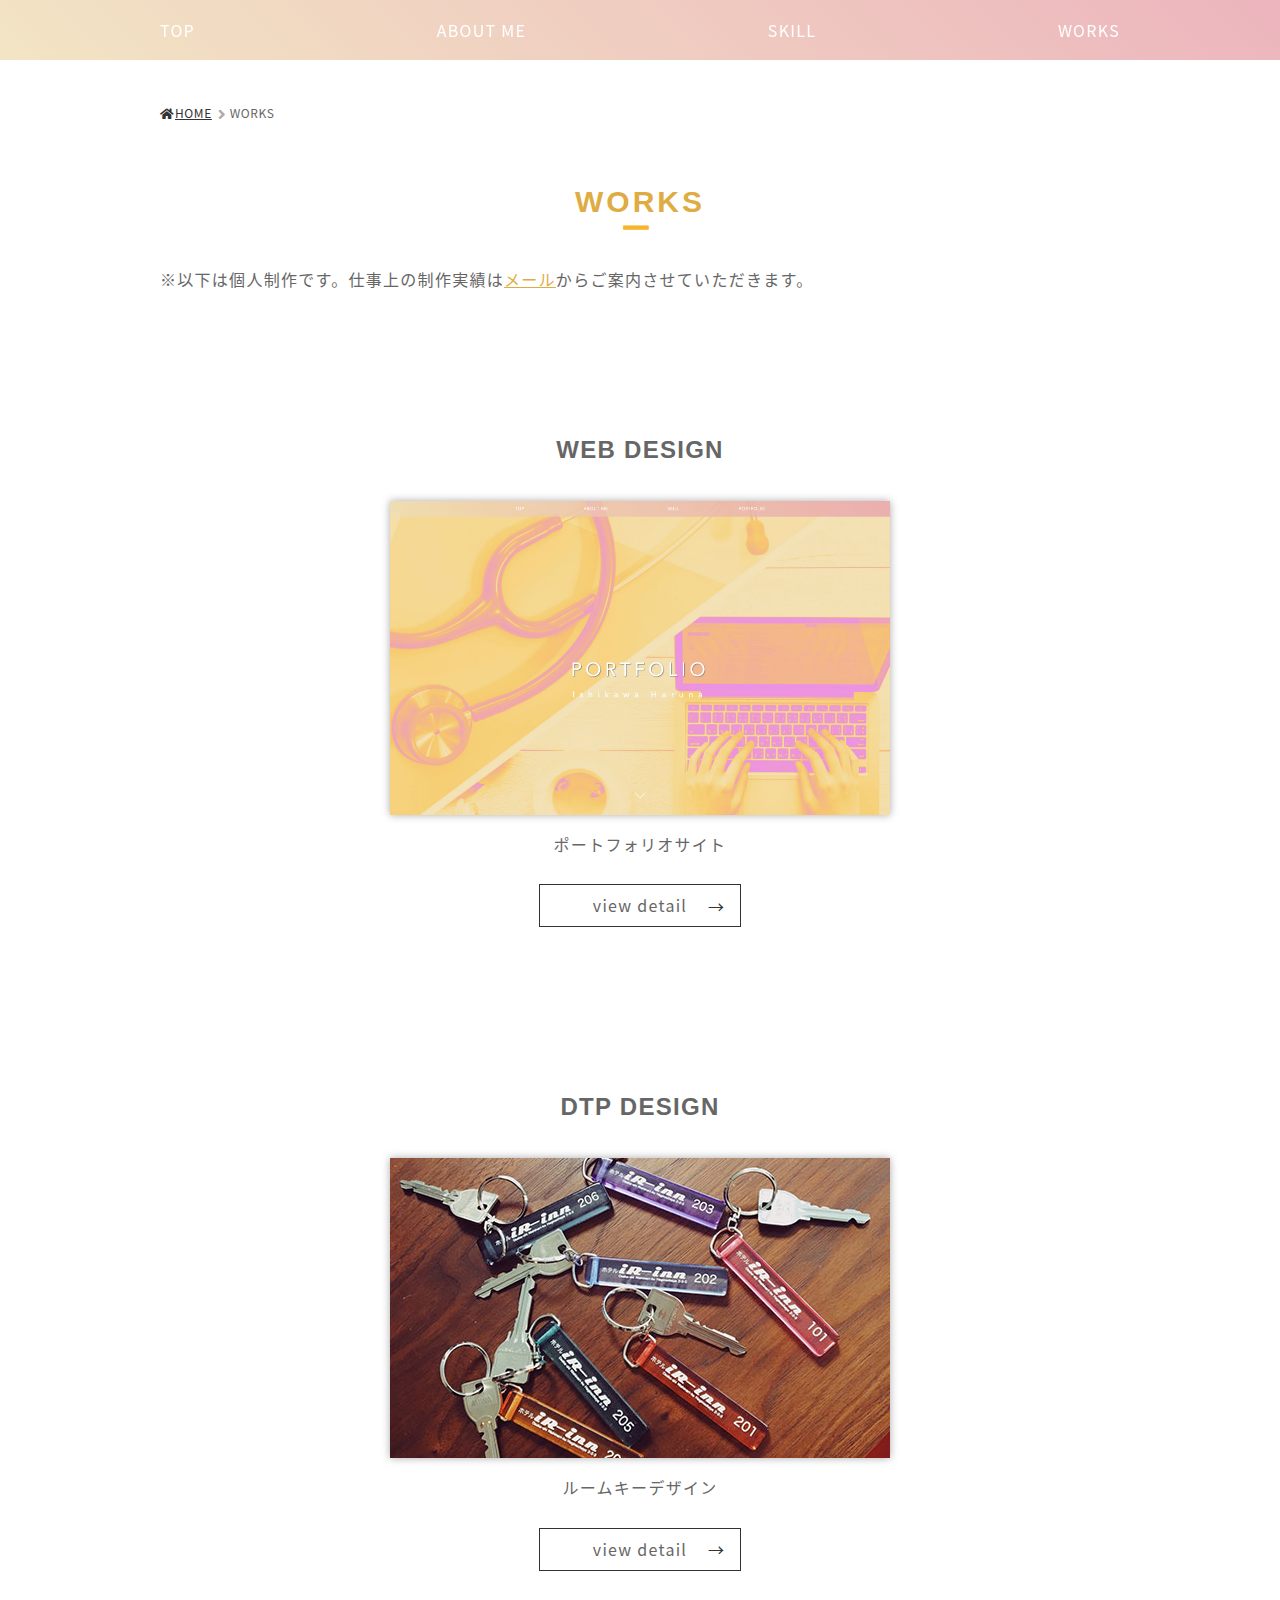
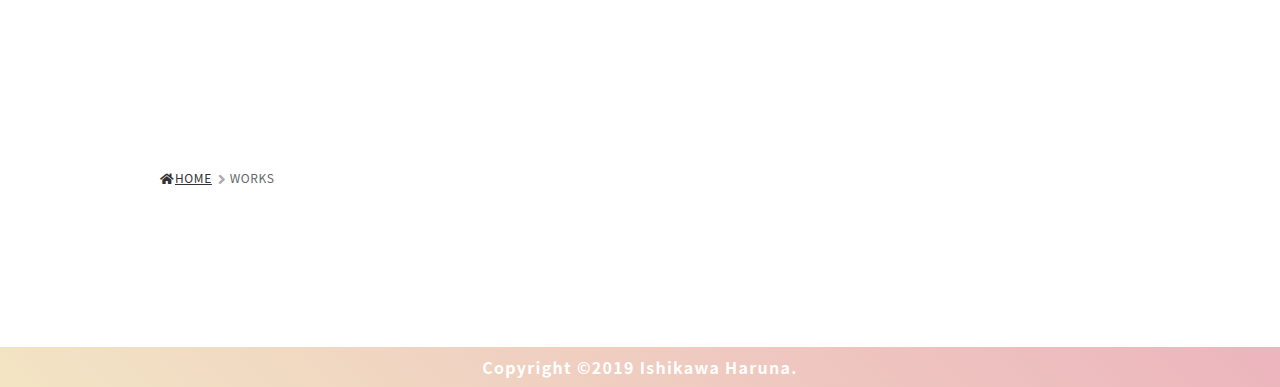
==== commit a71d7078: "実績レイアウト調整" ====
--- a/works/index.html
+++ b/works/index.html
@@ -76,7 +76,7 @@
                         <!--ぱんくずリスト /-->
                         <!--/WEB-->
                         <h1 class="headline">WORKS</h1>
-                        <p>※以下は個人制作です。仕事上の制作実績は<a href="mailto:n2.m5.1f@gmail.com">メール</a>からお問い合わせをお願いいたします。</p>
+                        <p>※以下は個人制作です。仕事上の制作実績は<a href="mailto:n2.m5.1f@gmail.com">メール</a>からご案内させていただきます。</p>
                         <div id="web" class="web-area">
                             <h2>WEB DESIGN</h2>
                                 <ul class="flex-box">
--- a/assets/css/style.css
+++ b/assets/css/style.css
@@ -568,7 +568,9 @@
 
 .top-works-area .flex-box p {
   margin: 10px 0;
-  text-align: center; }
+  text-align: center;
+  font-size: 16px;
+  font-weight: bold; }
 
 /*.top-works-area .flex-box p::before {
 	content:'▲';
@@ -632,18 +634,18 @@
   margin: 5% auto 0; }
 
 .table-layout th,
-.table-layou td {
+.table-layout td {
   padding: 20px 0;
   text-align: left; }
 
 .table-layout th {
-  width: 35%;
+  width: 25%;
   border-top: solid 1px #daa520;
   border-bottom: solid 1px #daa520;
   text-align: center; }
 
 .table-layout td {
-  width: 65%;
+  width: 75%;
   padding: 20px 0 20px 30px;
   border-top: solid 1px #eee;
   border-bottom: solid 1px #eee; }
@@ -698,7 +700,7 @@
   text-decoration: underline; }
 
 .works-area .detail-btn {
-  margin: 20px auto; }
+  margin: 30px auto 20px; }
 
 /*works-01-*/
 .works-area h1 {
